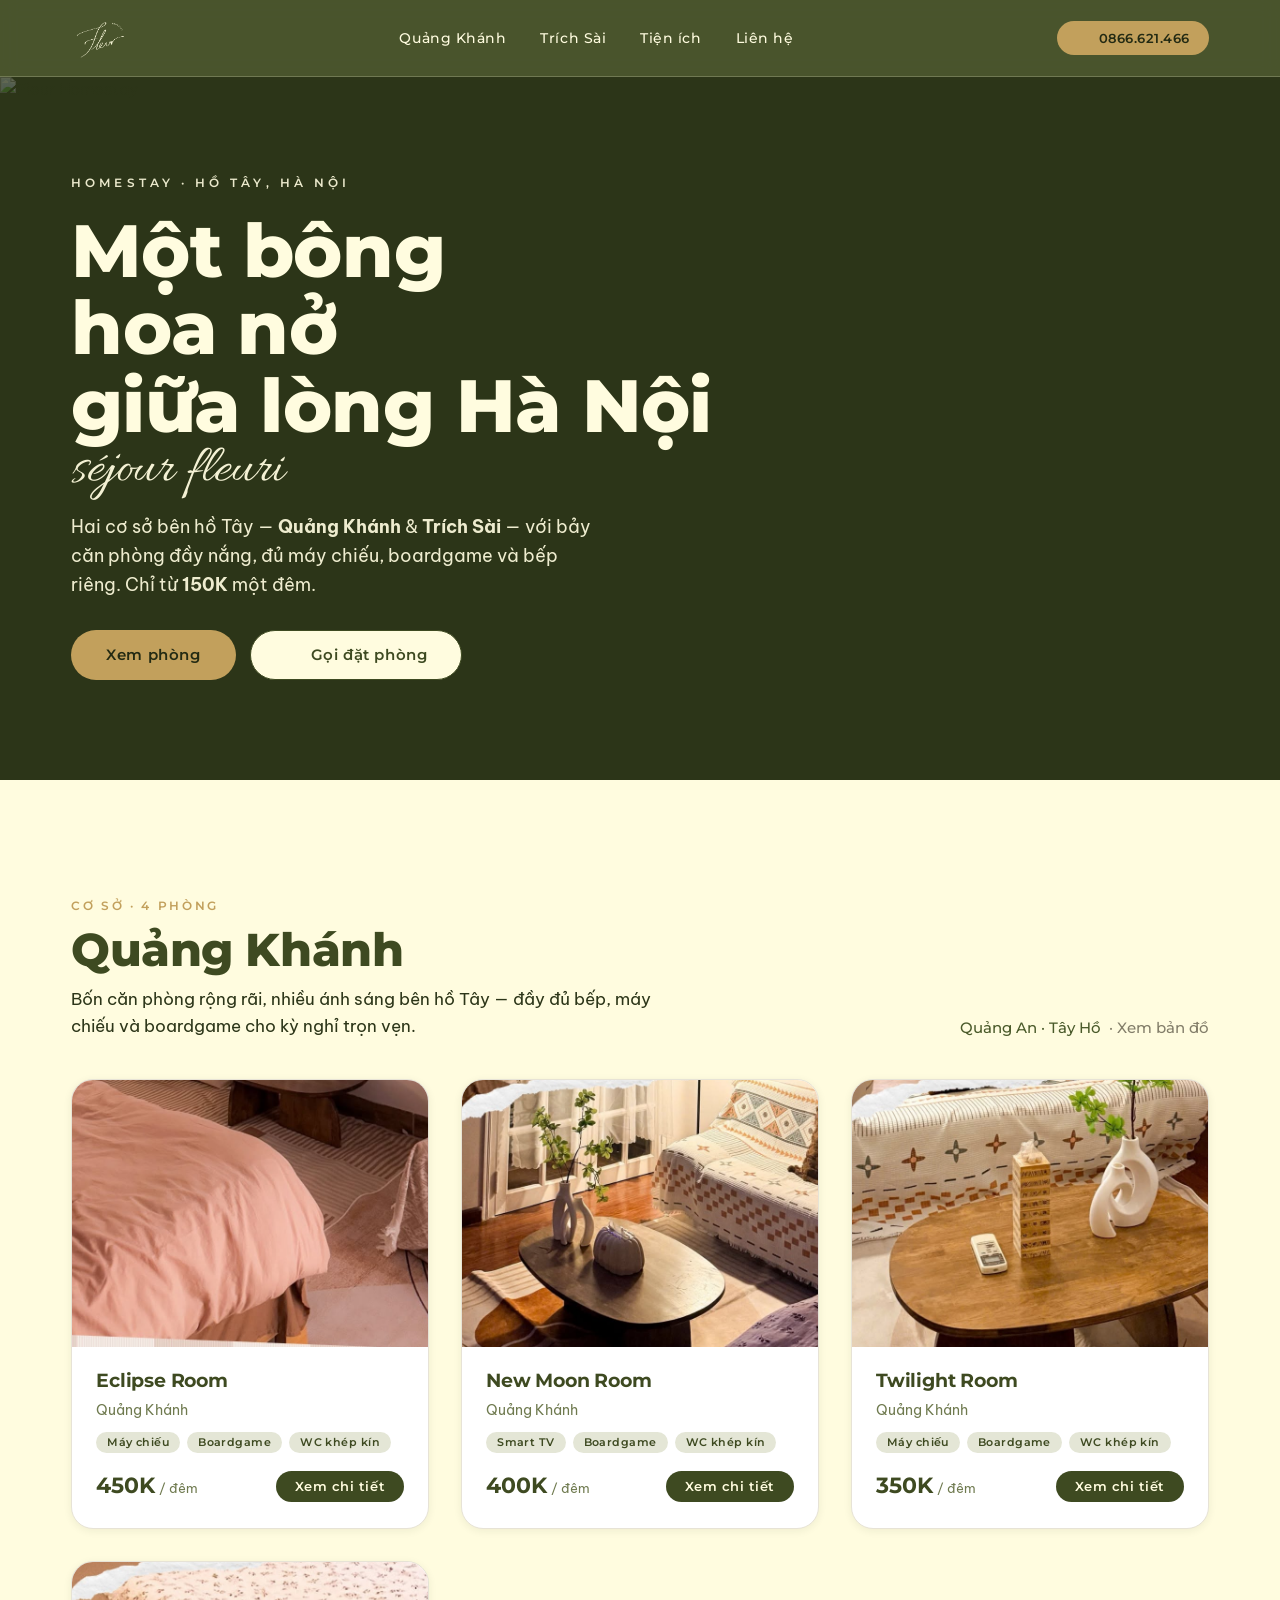
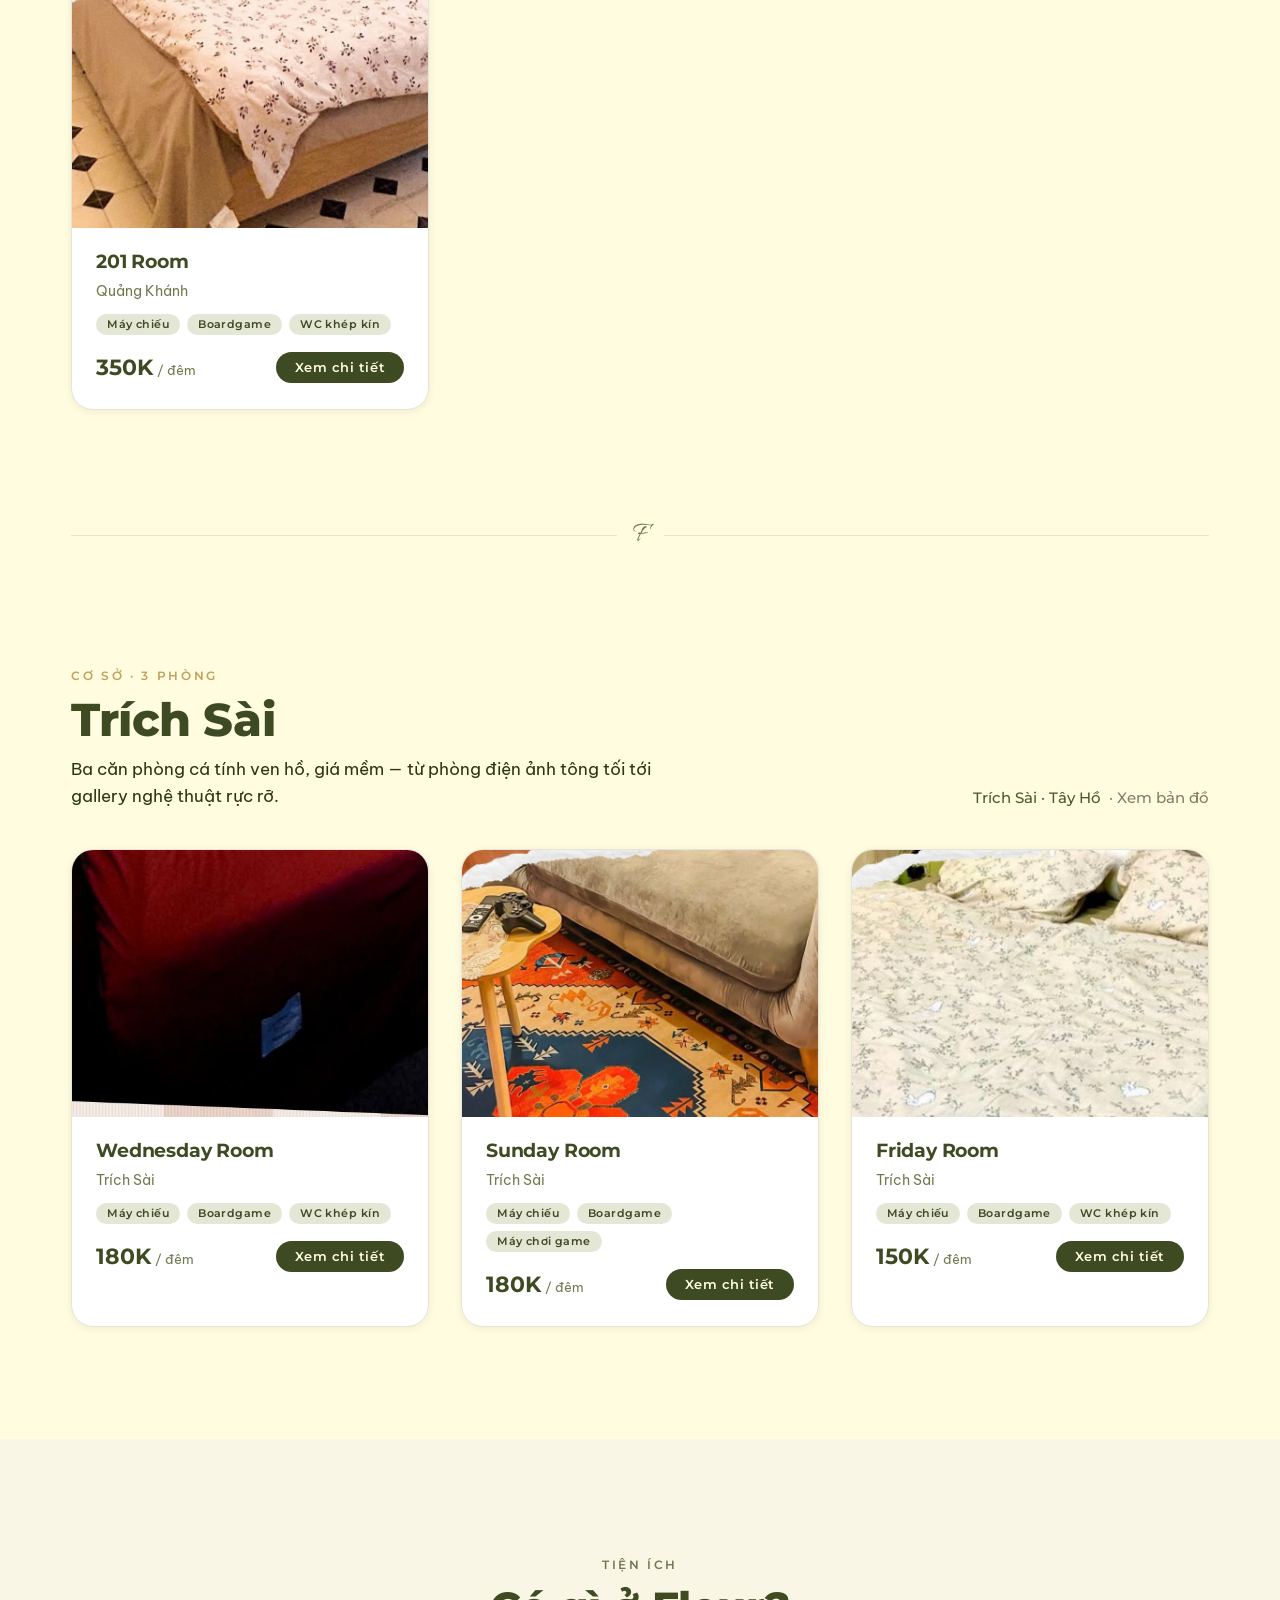
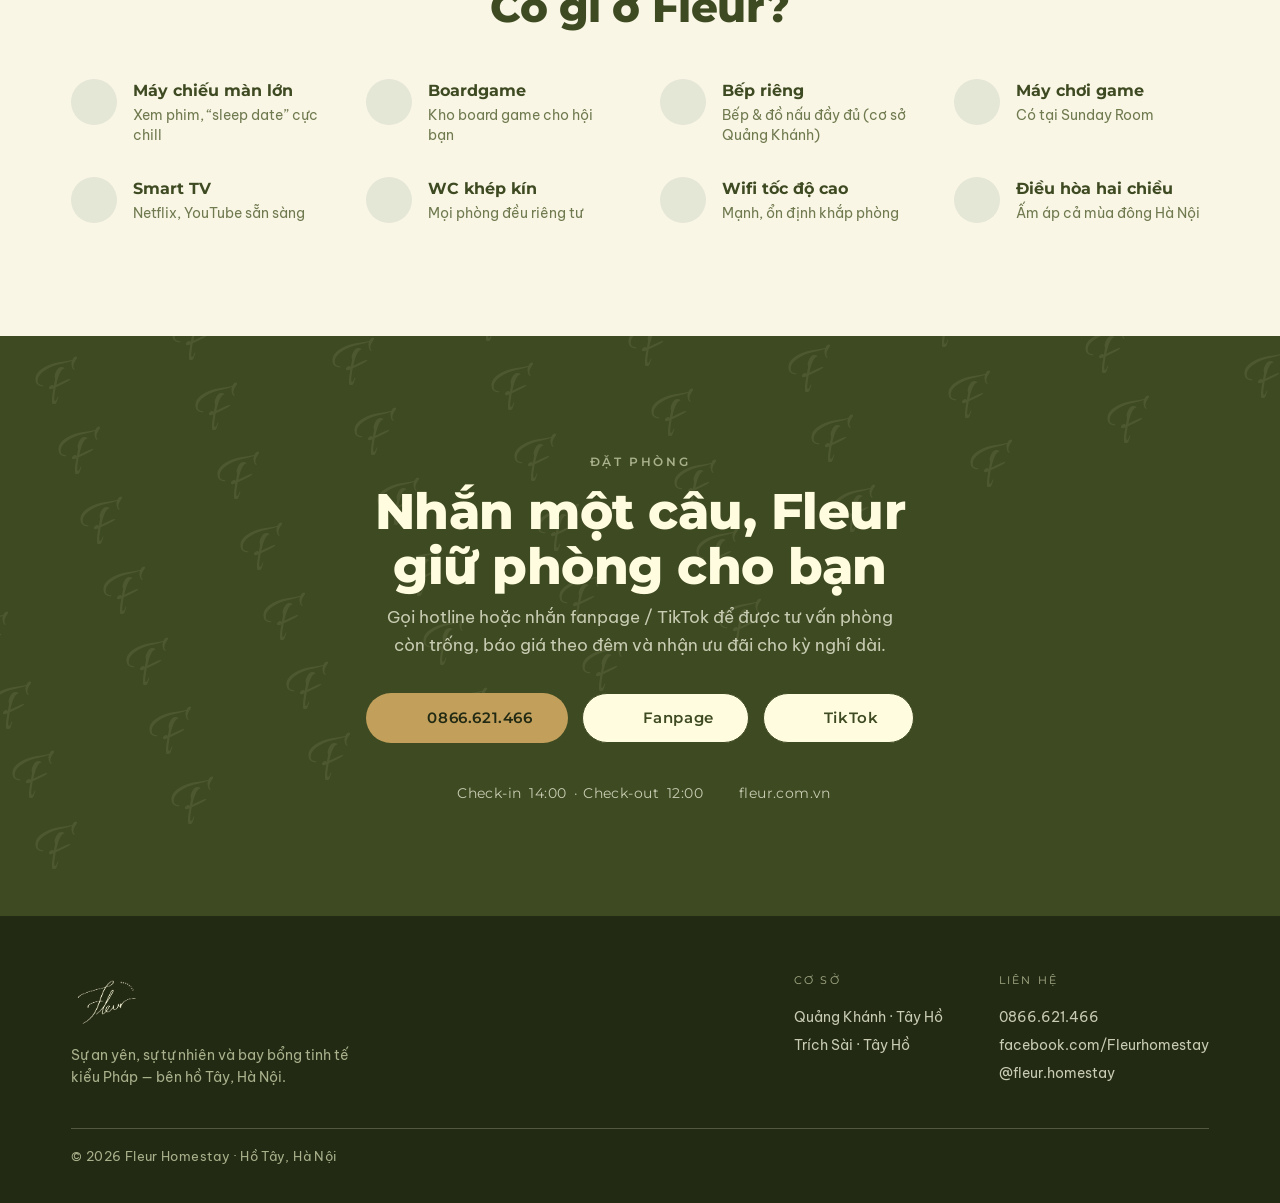
==== index.html @ 4175abe2 "Khởi tạo website Fleur Homestay (static site) Trang chủ + trang chi tiết phòng, dữ liệu tập trung ở " ====
<!DOCTYPE html>
<html lang="vi">
<head>
<meta charset="utf-8" />
<meta name="viewport" content="width=device-width, initial-scale=1" />
<title>Fleur Homestay — Phòng & Đặt phòng</title>
<meta name="description" content="Fleur Homestay — hai cơ sở bên hồ Tây (Quảng Khánh & Trích Sài) với 7 căn phòng đầy nắng, máy chiếu, boardgame và bếp riêng. Chỉ từ 150K/đêm." />
<link rel="icon" href="assets/logos/fleur-mark-olive.png" />
<link rel="stylesheet" href="styles.css" />
<script src="https://unpkg.com/lucide@latest/dist/umd/lucide.min.js"></script>
<style>
  body { background: var(--cream-50); }

  /* Header */
  .lp-header {
    position: sticky; top: 0; z-index: 50;
    background: rgba(62,74,33,0.94);
    backdrop-filter: blur(8px);
    border-bottom: 1px solid var(--border-on-dark);
  }
  .lp-header__inner {
    height: var(--header-h);
    display: flex; align-items: center; justify-content: space-between;
  }
  .lp-nav {
    display: flex; gap: 34px;
    font-family: var(--font-display); font-size: 13.5px; font-weight: 500;
    letter-spacing: 0.04em; color: var(--cream-50);
  }
  .lp-nav a { cursor: pointer; transition: opacity var(--dur-fast) var(--ease-soft); }
  .lp-nav a:hover { opacity: 0.7; }
  @media (max-width: 760px){ .lp-nav { display: none !important; } }

  /* Hero */
  .lp-hero { position: relative; overflow: hidden; background: var(--olive-900); }
  .lp-hero__img { position: absolute; inset: 0; width: 100%; height: 100%; object-fit: cover; opacity: 0.55; }
  .lp-hero__scrim { position: absolute; inset: 0;
    background: linear-gradient(180deg, rgba(44,53,24,0.55) 0%, rgba(44,53,24,0.35) 45%, rgba(44,53,24,0.88) 100%); }
  .lp-hero__inner { position: relative; z-index: 2; padding-top: 92px; padding-bottom: 100px; }
  .lp-hero h1 { color: var(--cream-50); font-size: clamp(38px, 6vw, 74px); font-weight: 800; line-height: 1.05; margin: 18px 0 6px; }
  .lp-hero__lead { color: var(--cream-50); font-size: 18px; line-height: 1.6; max-width: 540px; opacity: 0.92; margin: 0 0 30px; }
  .lp-hero__cta { display: flex; gap: 14px; flex-wrap: wrap; }

  /* Sections */
  .lp-section { padding: var(--space-12) 0; }
  .lp-facility-head { display: flex; align-items: flex-end; justify-content: space-between; gap: 24px; flex-wrap: wrap; margin-bottom: var(--space-7); }
  .lp-facility-head h2 { font-size: clamp(30px, 4vw, 46px); font-weight: 800; color: var(--olive-800); margin: 8px 0 12px; }
  .lp-facility-head p { font-size: 16.5px; line-height: 1.6; color: var(--text-body); margin: 0; }
  .lp-maplink { display: inline-flex; align-items: center; gap: 8px; color: var(--olive-700); font-size: 14.5px; font-weight: 500; font-family: var(--font-display); }
  .lp-maplink svg { width: 17px; height: 17px; }
  .lp-grid-rooms { display: grid; grid-template-columns: repeat(auto-fill, minmax(280px, 1fr)); gap: var(--space-6); }

  .lp-divider-orn { padding: 0; }

  /* Amenities */
  .lp-amenities { background: var(--paper); }
  .lp-amenities__head { text-align: center; margin-bottom: var(--space-8); }
  .lp-amenities__head h2 { font-size: clamp(28px, 4vw, 42px); font-weight: 800; color: var(--olive-800); margin: 10px 0 0; }
  .lp-amenity-grid { display: grid; grid-template-columns: repeat(auto-fit, minmax(240px, 1fr)); gap: var(--space-6) var(--space-7); }
  .lp-amenity { display: flex; gap: 16px; align-items: flex-start; }
  .lp-amenity .ic { width: 46px; height: 46px; border-radius: var(--radius-pill); background: var(--sage-100);
    display: grid; place-items: center; color: var(--olive-800); flex: none; }
  .lp-amenity .ic svg { width: 22px; height: 22px; }
  .lp-amenity__label { font-family: var(--font-display); font-weight: 700; font-size: 15.5px; color: var(--olive-800); }
  .lp-amenity__note { font-size: 13.5px; color: var(--text-muted); line-height: 1.5; margin-top: 2px; }

  /* Booking CTA */
  .lp-cta { background: var(--olive-800); position: relative; overflow: hidden; }
  .lp-cta__inner { position: relative; z-index: 1; text-align: center; max-width: 720px; }
  .lp-cta h2 { color: var(--cream-50); font-size: clamp(30px, 4.5vw, 50px); font-weight: 800; line-height: 1.1; margin: 12px 0 10px; }
  .lp-cta__lead { color: var(--sage-200); font-size: 17px; line-height: 1.6; margin: 0 auto 34px; max-width: 540px; }
  .lp-cta__btns { display: flex; gap: 14px; justify-content: center; flex-wrap: wrap; }
  .lp-cta__meta { margin-top: 40px; display: flex; gap: 28px; justify-content: center; flex-wrap: wrap;
    font-family: var(--font-display); font-size: 13.5px; color: var(--sage-200); letter-spacing: 0.03em; }
  .lp-cta__meta span { display: flex; align-items: center; gap: 8px; }
  .lp-cta__meta svg { width: 16px; height: 16px; }

  /* Footer */
  .lp-footer { background: var(--olive-950); color: var(--sage-200); padding: 56px 0 36px; }
  .lp-footer__top { display: flex; flex-wrap: wrap; gap: 40px; justify-content: space-between; }
  .lp-footer__cols { display: flex; gap: 56px; flex-wrap: wrap; }
  .lp-footer__h { font-family: var(--font-display); font-size: 11px; letter-spacing: 0.2em; text-transform: uppercase; color: var(--sage-300); margin-bottom: 14px; }
  .lp-footer a:hover { color: var(--cream-50); }
</style>
</head>
<body>

  <!-- ===================== Header ===================== -->
  <header class="lp-header">
    <div class="fleur-container lp-header__inner">
      <a href="index.html"><img src="assets/logos/fleur-full-cream.png" alt="Fleur Homestay" style="height:46px;width:auto;display:block;" /></a>
      <nav class="lp-nav">
        <a data-scroll="quang-khanh">Quảng Khánh</a>
        <a data-scroll="trich-sai">Trích Sài</a>
        <a data-scroll="tien-ich">Tiện ích</a>
        <a data-scroll="lien-he">Liên hệ</a>
      </nav>
      <a class="btn btn--gold btn--sm" data-tel><i data-lucide="phone"></i><span data-hotline></span></a>
    </div>
  </header>

  <!-- ===================== Hero ===================== -->
  <section class="lp-hero">
    <img class="lp-hero__img" src="assets/chung/garden-bath.jpg" alt="Fleur Homestay" />
    <div class="lp-hero__scrim"></div>
    <div class="fleur-container lp-hero__inner">
      <div style="max-width:660px;">
        <span class="eyebrow eyebrow--cream" style="letter-spacing:0.34em;opacity:0.9;">Homestay · Hồ Tây, Hà Nội</span>
        <h1>Một bông hoa nở<br/>giữa lòng Hà Nội</h1>
        <span class="script script--cream" style="font-size:54px;display:block;margin:-4px 0 18px;opacity:0.95;">séjour fleuri</span>
        <p class="lp-hero__lead">
          Hai cơ sở bên hồ Tây — <strong>Quảng Khánh</strong> &amp; <strong>Trích Sài</strong> — với bảy căn phòng đầy nắng,
          đủ máy chiếu, boardgame và bếp riêng. Chỉ từ <strong>150K</strong> một đêm.
        </p>
        <div class="lp-hero__cta">
          <a class="btn btn--gold btn--lg" data-scroll="quang-khanh">Xem phòng</a>
          <a class="btn btn--secondary btn--lg" data-tel><i data-lucide="phone"></i>Gọi đặt phòng</a>
        </div>
      </div>
    </div>
  </section>

  <!-- ===================== Facilities (rendered from data) ===================== -->
  <div id="facilities"></div>

  <!-- ===================== Amenities ===================== -->
  <section id="tien-ich" class="lp-section lp-amenities">
    <div class="fleur-container">
      <div class="lp-amenities__head">
        <span class="eyebrow eyebrow--muted">Tiện ích</span>
        <h2>Có gì ở Fleur?</h2>
      </div>
      <div class="lp-amenity-grid">
        <div class="lp-amenity"><span class="ic"><i data-lucide="projector"></i></span><div><div class="lp-amenity__label">Máy chiếu màn lớn</div><div class="lp-amenity__note">Xem phim, “sleep date” cực chill</div></div></div>
        <div class="lp-amenity"><span class="ic"><i data-lucide="dices"></i></span><div><div class="lp-amenity__label">Boardgame</div><div class="lp-amenity__note">Kho board game cho hội bạn</div></div></div>
        <div class="lp-amenity"><span class="ic"><i data-lucide="cooking-pot"></i></span><div><div class="lp-amenity__label">Bếp riêng</div><div class="lp-amenity__note">Bếp &amp; đồ nấu đầy đủ (cơ sở Quảng Khánh)</div></div></div>
        <div class="lp-amenity"><span class="ic"><i data-lucide="gamepad-2"></i></span><div><div class="lp-amenity__label">Máy chơi game</div><div class="lp-amenity__note">Có tại Sunday Room</div></div></div>
        <div class="lp-amenity"><span class="ic"><i data-lucide="tv"></i></span><div><div class="lp-amenity__label">Smart TV</div><div class="lp-amenity__note">Netflix, YouTube sẵn sàng</div></div></div>
        <div class="lp-amenity"><span class="ic"><i data-lucide="bath"></i></span><div><div class="lp-amenity__label">WC khép kín</div><div class="lp-amenity__note">Mọi phòng đều riêng tư</div></div></div>
        <div class="lp-amenity"><span class="ic"><i data-lucide="wifi"></i></span><div><div class="lp-amenity__label">Wifi tốc độ cao</div><div class="lp-amenity__note">Mạnh, ổn định khắp phòng</div></div></div>
        <div class="lp-amenity"><span class="ic"><i data-lucide="wind"></i></span><div><div class="lp-amenity__label">Điều hòa hai chiều</div><div class="lp-amenity__note">Ấm áp cả mùa đông Hà Nội</div></div></div>
      </div>
    </div>
  </section>

  <!-- ===================== Booking CTA ===================== -->
  <section id="lien-he" class="lp-section lp-cta">
    <div class="f-pattern">F F F F F F F F F F F F F F F F F F F F F F F F F F F F F F F F F F F F F F F F F F F F F F F F F F F F F F F F F F F F F F F F F F F F F F F F F F F F F F F F F F F F F F F F F F F F F F</div>
    <div class="fleur-container lp-cta__inner">
      <span class="eyebrow eyebrow--sage">Đặt phòng</span>
      <h2>Nhắn một câu, Fleur giữ phòng cho bạn</h2>
      <p class="lp-cta__lead">Gọi hotline hoặc nhắn fanpage / TikTok để được tư vấn phòng còn trống, báo giá theo đêm và nhận ưu đãi cho kỳ nghỉ dài.</p>
      <div class="lp-cta__btns">
        <a class="btn btn--gold btn--lg" data-tel><i data-lucide="phone"></i><span data-hotline></span></a>
        <a class="btn btn--secondary btn--lg" data-fanpage target="_blank" rel="noopener"><i data-lucide="message-circle"></i>Fanpage</a>
        <a class="btn btn--secondary btn--lg" data-tiktok target="_blank" rel="noopener"><i data-lucide="music-2"></i>TikTok</a>
      </div>
      <div class="lp-cta__meta">
        <span><i data-lucide="clock"></i> Check-in <span data-checkin></span> · Check-out <span data-checkout></span></span>
        <span><i data-lucide="globe"></i> <span data-web></span></span>
      </div>
    </div>
  </section>

  <!-- ===================== Footer ===================== -->
  <footer class="lp-footer">
    <div class="fleur-container lp-footer__top">
      <div style="max-width:300px;">
        <img src="assets/logos/fleur-full-cream.png" alt="Fleur Homestay" style="height:56px;width:auto;display:block;" />
        <p style="font-size:14px;line-height:1.6;margin-top:16px;color:var(--sage-300);">
          Sự an yên, sự tự nhiên và bay bổng tinh tế kiểu Pháp — bên hồ Tây, Hà Nội.
        </p>
      </div>
      <div class="lp-footer__cols">
        <div>
          <div class="lp-footer__h">Cơ sở</div>
          <div style="font-size:14px;line-height:2;">Quảng Khánh · Tây Hồ<br/>Trích Sài · Tây Hồ</div>
        </div>
        <div>
          <div class="lp-footer__h">Liên hệ</div>
          <div style="font-size:14px;line-height:2;">
            <a data-tel style="display:block;"><span data-hotline></span></a>
            <a data-fanpage target="_blank" rel="noopener" style="display:block;"><span data-fanpage-label></span></a>
            <a data-tiktok target="_blank" rel="noopener" style="display:block;"><span data-tiktok-label></span></a>
          </div>
        </div>
      </div>
    </div>
    <div class="fleur-container" style="margin-top:40px;">
      <hr class="divider divider--dark" />
      <p style="font-size:12.5px;color:var(--sage-300);margin-top:18px;letter-spacing:0.03em;">© 2026 Fleur Homestay · Hồ Tây, Hà Nội</p>
    </div>
  </footer>

  <script src="rooms-data.js"></script>
  <script>
    (function () {
      var C = window.FLEUR_CONTACT;
      var FACILITIES = window.FLEUR_FACILITIES;
      var ROOMS = window.FLEUR_ROOMS;

      // ---- Bind contact info (single source of truth) ----
      function setAll(sel, fn) { document.querySelectorAll(sel).forEach(fn); }
      setAll('[data-tel]', function (el) { el.setAttribute('href', 'tel:' + C.hotlineTel); });
      setAll('[data-hotline]', function (el) { el.textContent = C.hotline; });
      setAll('[data-fanpage]', function (el) { el.setAttribute('href', C.fanpage); });
      setAll('[data-fanpage-label]', function (el) { el.textContent = C.fanpageLabel; });
      setAll('[data-tiktok]', function (el) { el.setAttribute('href', C.tiktok); });
      setAll('[data-tiktok-label]', function (el) { el.textContent = C.tiktokLabel; });
      setAll('[data-web]', function (el) { el.textContent = C.web; });
      setAll('[data-checkin]', function (el) { el.textContent = C.checkin; });
      setAll('[data-checkout]', function (el) { el.textContent = C.checkout; });

      // ---- Smooth-scroll nav ----
      setAll('[data-scroll]', function (el) {
        el.addEventListener('click', function () {
          var t = document.getElementById(el.getAttribute('data-scroll'));
          if (t) t.scrollIntoView({ behavior: 'smooth' });
        });
      });

      // ---- Render a room card ----
      function roomCard(r, facName) {
        var tags = r.amenities.slice(0, 3).map(function (a) {
          return '<span class="tag tag--sm tag--sage">' + a + '</span>';
        }).join('');
        var href = 'room.html?room=' + r.slug;
        return '' +
          '<a class="room-card" href="' + href + '">' +
            '<div class="room-card__media"><img src="' + r.images[0] + '" alt="' + r.name + '" /></div>' +
            '<div class="room-card__body">' +
              '<h3 class="room-card__title">' + r.name + '</h3>' +
              '<span class="room-card__loc">' + facName + '</span>' +
              '<div class="room-card__tags">' + tags + '</div>' +
              '<div class="room-card__foot">' +
                '<div><span class="room-card__price">' + r.price + 'K</span> <span class="room-card__unit">/ đêm</span></div>' +
                '<span class="btn btn--primary btn--sm">Xem chi tiết</span>' +
              '</div>' +
            '</div>' +
          '</a>';
      }

      // ---- Render a facility section ----
      function facilitySection(f) {
        var rooms = ROOMS.filter(function (r) { return r.facility === f.id; });
        var cards = rooms.map(function (r) { return roomCard(r, f.name); }).join('');
        return '' +
          '<section id="' + f.id + '" class="lp-section">' +
            '<div class="fleur-container">' +
              '<div class="lp-facility-head">' +
                '<div style="max-width:620px;">' +
                  '<span class="eyebrow eyebrow--gold">Cơ sở · ' + rooms.length + ' phòng</span>' +
                  '<h2>' + f.name + '</h2>' +
                  '<p>' + f.blurb + '</p>' +
                '</div>' +
                '<a class="lp-maplink" href="' + f.map + '" target="_blank" rel="noopener">' +
                  '<i data-lucide="map-pin"></i><span>' + f.area + '</span>' +
                  '<span style="color:var(--text-faint);">· Xem bản đồ</span>' +
                '</a>' +
              '</div>' +
              '<div class="lp-grid-rooms">' + cards + '</div>' +
            '</div>' +
          '</section>';
      }

      var html = facilitySection(FACILITIES[0]) +
        '<div class="fleur-container"><div class="divider-orn lp-divider-orn"><span>F</span></div></div>' +
        facilitySection(FACILITIES[1]);
      document.getElementById('facilities').innerHTML = html;

      // ---- Render Lucide icons ----
      if (window.lucide) window.lucide.createIcons();
    })();
  </script>
</body>
</html>
---- styles.css ----
/* ============================================================
   Fleur Homestay — Website stylesheet (self-contained)
   Recreated from the Claude Design handoff as a clean static
   site: design tokens + base reset + component styles, no
   React/Babel runtime. Edit content in rooms-data.js.
   ============================================================ */

/* ---- Webfonts (Google Fonts substitutes for the brand set) --
   Montserrat → display/labels · Be Vietnam Pro → body · Allura → script.
   Replace with @font-face once the licensed brand fonts arrive. */
@import url('https://fonts.googleapis.com/css2?family=Montserrat:ital,wght@0,400;0,500;0,600;0,700;0,800;1,400&family=Be+Vietnam+Pro:ital,wght@0,300;0,400;0,500;0,600;0,700;1,400&family=Allura&display=swap');

/* ============================================================
   TOKENS — Colors
   Brand: Olive #3e4a21 · Cream/Be #fffcdf — "trầm, dày, thanh lịch"
   ============================================================ */
:root {
  /* Olive (primary brand family) */
  --olive-950: #232a13;
  --olive-900: #2c3518;
  --olive-800: #3e4a21;   /* ★ PRIMARY olive */
  --olive-700: #4a5a2a;
  --olive-600: #5b6d36;

  /* Sage (muted greens) */
  --sage-500: #6f7a4f;
  --sage-400: #8a936a;
  --sage-300: #a8b08c;
  --sage-200: #c8ccb3;
  --sage-100: #e4e6d6;

  /* Cream / Be (light family) */
  --cream-50:  #fffcdf;   /* ★ PRIMARY cream */
  --cream-100: #f8f3d2;
  --cream-200: #efe9bf;
  --paper:     #faf6e6;

  /* Gold (premium accent, used sparingly) */
  --gold-500: #c2a05c;
  --gold-400: #d4b878;

  /* Neutrals */
  --white:     #ffffff;
  --ink-900:   #1d1f14;
  --stone-500: #837e6a;
  --stone-200: #e7e3d6;

  /* Semantic / functional */
  --success: #5b6d36;
  --warning: #b8893f;
  --danger:  #9d4a36;

  /* Semantic aliases */
  --color-bg:           var(--cream-50);
  --color-bg-deep:      var(--olive-800);
  --surface-card:       var(--white);
  --surface-card-cream: var(--paper);
  --surface-raised:     var(--white);
  --surface-sunken:     var(--cream-100);

  --text-body:     var(--olive-900);
  --text-heading:  var(--olive-800);
  --text-muted:    var(--sage-500);
  --text-faint:    var(--stone-500);

  --text-on-dark:        var(--cream-50);
  --text-on-dark-muted:  var(--sage-300);

  --brand-primary:    var(--olive-800);
  --brand-primary-ink:var(--olive-950);
  --brand-on-primary: var(--cream-50);
  --accent:           var(--gold-500);

  --border:        var(--stone-200);
  --border-strong: var(--sage-300);
  --border-on-dark: rgba(255, 252, 223, 0.22);
  --ring:          color-mix(in srgb, var(--olive-700) 45%, transparent);

  /* ---- Typography ---- */
  --font-display: 'Montserrat', 'Be Vietnam Pro', system-ui, sans-serif;
  --font-body:    'Be Vietnam Pro', 'Montserrat', system-ui, sans-serif;
  --font-script:  'Allura', 'Snell Roundhand', cursive;

  --fw-light: 300; --fw-regular: 400; --fw-medium: 500;
  --fw-semibold: 600; --fw-bold: 700; --fw-black: 800;

  --text-xs: 0.75rem;  --text-sm: 0.875rem; --text-base: 1rem;
  --text-md: 1.125rem; --text-lg: 1.375rem; --text-xl: 1.75rem;
  --text-2xl: 2.25rem; --text-3xl: 3rem;    --text-4xl: 4rem; --text-5xl: 5.5rem;

  --leading-tight: 1.08; --leading-snug: 1.25;
  --leading-normal: 1.55; --leading-relaxed: 1.75;

  --tracking-tightest: -0.02em; --tracking-tight: -0.01em; --tracking-normal: 0;
  --tracking-wide: 0.08em; --tracking-label: 0.22em; --tracking-arc: 0.34em;

  /* ---- Spacing (4px base) ---- */
  --space-0: 0; --space-1: 0.25rem; --space-2: 0.5rem; --space-3: 0.75rem;
  --space-4: 1rem; --space-5: 1.5rem; --space-6: 2rem; --space-7: 2.5rem;
  --space-8: 3rem; --space-9: 4rem; --space-10: 5rem; --space-12: 7rem; --space-16: 10rem;

  /* ---- Radius ---- */
  --radius-xs: 4px; --radius-sm: 8px; --radius-md: 14px;
  --radius-lg: 22px; --radius-xl: 32px; --radius-pill: 999px; --radius-circle: 50%;

  /* ---- Shadows (soft, warm, low) ---- */
  --shadow-xs: 0 1px 2px rgba(35, 42, 19, 0.06);
  --shadow-sm: 0 2px 8px rgba(35, 42, 19, 0.07);
  --shadow-md: 0 8px 24px rgba(35, 42, 19, 0.10);
  --shadow-lg: 0 18px 48px rgba(35, 42, 19, 0.14);
  --shadow-xl: 0 30px 80px rgba(35, 42, 19, 0.18);
  --shadow-dark: 0 20px 60px rgba(0, 0, 0, 0.35);

  /* ---- Layout ---- */
  --container: 1240px;
  --container-narrow: 880px;
  --gutter: clamp(1.25rem, 4vw, 4rem);
  --header-h: 76px;

  /* ---- Motion ---- */
  --ease-soft: cubic-bezier(0.4, 0.0, 0.2, 1);
  --ease-out:  cubic-bezier(0.16, 1, 0.3, 1);
  --dur-fast: 140ms; --dur-base: 240ms; --dur-slow: 480ms;
}

/* ============================================================
   BASE — reset + brand helpers
   ============================================================ */
*, *::before, *::after { box-sizing: border-box; }
html { -webkit-text-size-adjust: 100%; scroll-behavior: smooth; }

body {
  margin: 0;
  font-family: var(--font-body);
  font-size: var(--text-base);
  font-weight: var(--fw-regular);
  line-height: var(--leading-normal);
  color: var(--text-body);
  background: var(--color-bg);
  -webkit-font-smoothing: antialiased;
  -moz-osx-font-smoothing: grayscale;
  text-rendering: optimizeLegibility;
}

h1, h2, h3, h4, h5, h6 {
  font-family: var(--font-display);
  color: var(--text-heading);
  font-weight: var(--fw-bold);
  line-height: var(--leading-tight);
  letter-spacing: var(--tracking-tight);
  margin: 0;
  text-wrap: balance;
}

p { margin: 0; text-wrap: pretty; }
a { color: inherit; text-decoration: none; }
img, svg { display: block; max-width: 100%; }
button { font-family: inherit; }
::selection { background: var(--olive-700); color: var(--cream-50); }

/* Layout container */
.fleur-container {
  width: 100%;
  max-width: var(--container);
  margin-inline: auto;
  padding-inline: var(--gutter);
}

/* ============================================================
   COMPONENT — Button (.btn)
   ============================================================ */
.btn {
  display: inline-flex;
  align-items: center;
  justify-content: center;
  gap: 9px;
  padding: 12px 26px;
  font-family: var(--font-display);
  font-weight: var(--fw-semibold);
  font-size: 14px;
  letter-spacing: 0.04em;
  line-height: 1;
  border-radius: var(--radius-pill);
  border: 1px solid transparent;
  cursor: pointer;
  text-decoration: none;
  white-space: nowrap;
  transition: background var(--dur-fast) var(--ease-soft),
              transform var(--dur-fast) var(--ease-soft),
              box-shadow var(--dur-base) var(--ease-soft);
}
.btn:active { transform: scale(0.98); }
.btn svg, .btn i { width: 16px; height: 16px; display: block; }

.btn--sm { padding: 8px 18px; font-size: 13px; gap: 7px; }
.btn--md { padding: 12px 26px; font-size: 14px; gap: 9px; }
.btn--lg { padding: 16px 34px; font-size: 15px; gap: 10px; }
.btn--block { width: 100%; }

.btn--primary   { background: var(--olive-800); color: var(--cream-50); }
.btn--primary:hover   { background: var(--olive-700); box-shadow: var(--shadow-md); }
.btn--secondary { background: var(--cream-50); color: var(--olive-800); border-color: var(--olive-800); }
.btn--secondary:hover { background: var(--cream-100); }
.btn--ghost     { background: transparent; color: var(--olive-800); }
.btn--ghost:hover     { background: color-mix(in srgb, var(--olive-800) 8%, transparent); }
.btn--outline   { background: transparent; color: var(--olive-800); border-color: var(--border-strong); }
.btn--outline:hover   { background: color-mix(in srgb, var(--olive-800) 6%, transparent); }
.btn--gold      { background: var(--gold-500); color: var(--olive-950); }
.btn--gold:hover      { background: var(--gold-400); }

/* ============================================================
   COMPONENT — Eyebrow (.eyebrow)
   ============================================================ */
.eyebrow {
  font-family: var(--font-display);
  font-weight: var(--fw-semibold);
  font-size: 12px;
  letter-spacing: var(--tracking-label);
  text-transform: uppercase;
  display: inline-block;
}
.eyebrow--muted { color: var(--text-muted); }
.eyebrow--olive { color: var(--olive-800); }
.eyebrow--cream { color: var(--cream-50); }
.eyebrow--gold  { color: var(--gold-500); }
.eyebrow--sage  { color: var(--sage-300); }
.eyebrow--faint { color: var(--text-faint); }

/* ============================================================
   COMPONENT — ScriptAccent (.script)
   ============================================================ */
.script {
  font-family: var(--font-script);
  font-weight: 400;
  line-height: 0.9;
  display: inline-block;
  color: var(--olive-800);
}
.script--cream { color: var(--cream-50); }
.script--gold  { color: var(--gold-500); }
.script--sage  { color: var(--sage-400); }

/* ============================================================
   COMPONENT — Tag (.tag) & Badge (.badge)
   ============================================================ */
.tag {
  display: inline-flex;
  align-items: center;
  gap: 6px;
  padding: 6px 14px;
  font-family: var(--font-display);
  font-weight: var(--fw-semibold);
  font-size: 12.5px;
  letter-spacing: 0.04em;
  line-height: 1;
  border: 1px solid transparent;
  border-radius: var(--radius-pill);
}
.tag--sm { padding: 4px 10px; font-size: 11px; }
.tag--sage   { background: var(--sage-100); color: var(--olive-800); }
.tag--olive  { background: color-mix(in srgb, var(--olive-800) 10%, transparent); color: var(--olive-800); }
.tag--gold   { background: color-mix(in srgb, var(--gold-500) 22%, transparent); color: #7a5e20; }
.tag--outline{ background: transparent; color: var(--olive-800); border-color: var(--border-strong); }

.badge {
  display: inline-flex;
  align-items: center;
  padding: 4px 10px;
  font-family: var(--font-display);
  font-weight: var(--fw-bold);
  font-size: 11px;
  letter-spacing: 0.06em;
  text-transform: uppercase;
  line-height: 1;
  border-radius: var(--radius-sm);
}
.badge--gold  { background: var(--gold-500); color: var(--olive-950); }
.badge--olive { background: var(--olive-800); color: var(--cream-50); }
.badge--sage  { background: var(--sage-400); color: var(--olive-950); }

/* ============================================================
   COMPONENT — Divider (.divider)
   ============================================================ */
.divider { border: 0; height: 1px; background: var(--border); margin: 0; }
.divider--dark { background: var(--border-on-dark); }
.divider-orn {
  display: flex;
  align-items: center;
  gap: 16px;
}
.divider-orn::before,
.divider-orn::after {
  content: "";
  flex: 1;
  height: 1px;
  background: var(--border);
}
.divider-orn span {
  font-family: var(--font-script);
  font-size: 28px;
  line-height: 1;
  color: var(--text-muted);
}

/* ============================================================
   COMPONENT — RoomCard (.room-card)
   ============================================================ */
.room-card {
  display: flex;
  flex-direction: column;
  background: var(--surface-card);
  border-radius: var(--radius-lg);
  overflow: hidden;
  border: 1px solid var(--border);
  box-shadow: var(--shadow-sm);
  cursor: pointer;
  text-decoration: none;
  color: inherit;
  transition: transform var(--dur-base) var(--ease-out),
              box-shadow var(--dur-base) var(--ease-out);
}
.room-card:hover { transform: translateY(-4px); box-shadow: var(--shadow-lg); }
.room-card__media {
  position: relative;
  aspect-ratio: 4 / 3;
  overflow: hidden;
  background: var(--sage-100);
}
.room-card__media img {
  width: 100%;
  height: 100%;
  object-fit: cover;
  transition: transform var(--dur-slow) var(--ease-out);
}
.room-card:hover .room-card__media img { transform: scale(1.05); }
.room-card__body {
  display: flex;
  flex-direction: column;
  gap: 12px;
  padding: var(--space-5);
}
.room-card__title {
  font-family: var(--font-display);
  font-weight: var(--fw-bold);
  font-size: 19px;
  color: var(--olive-800);
  margin: 0;
}
.room-card__loc { font-size: 13.5px; color: var(--text-muted); margin-top: -4px; }
.room-card__tags { display: flex; flex-wrap: wrap; gap: 7px; }
.room-card__foot {
  display: flex;
  align-items: center;
  justify-content: space-between;
  gap: 12px;
  margin-top: 4px;
}
.room-card__price {
  font-family: var(--font-display);
  font-weight: var(--fw-bold);
  font-size: 22px;
  color: var(--olive-800);
}
.room-card__unit { font-size: 13px; color: var(--text-muted); }

/* ============================================================
   COMPONENT — Card (.surface-card-box) for booking sidebar
   ============================================================ */
.card {
  position: relative;
  overflow: hidden;
  background: var(--surface-card);
  color: var(--text-body);
  border: 1px solid var(--border);
  border-radius: var(--radius-lg);
  box-shadow: var(--shadow-md);
  padding: var(--space-6);
}

/* ============================================================
   The signature "F" pattern layer
   ============================================================ */
.f-pattern {
  position: absolute;
  inset: -12%;
  overflow: hidden;
  pointer-events: none;
  user-select: none;
  font-family: var(--font-script);
  font-size: 64px;
  line-height: 1.15;
  letter-spacing: 0.5em;
  word-spacing: 0.5em;
  color: var(--cream-50);
  opacity: 0.08;
  transform: rotate(-18deg);
  transform-origin: top left;
  z-index: 0;
}

@media (prefers-reduced-motion: reduce) {
  * { animation-duration: 0.01ms !important; transition-duration: 0.01ms !important; }
}
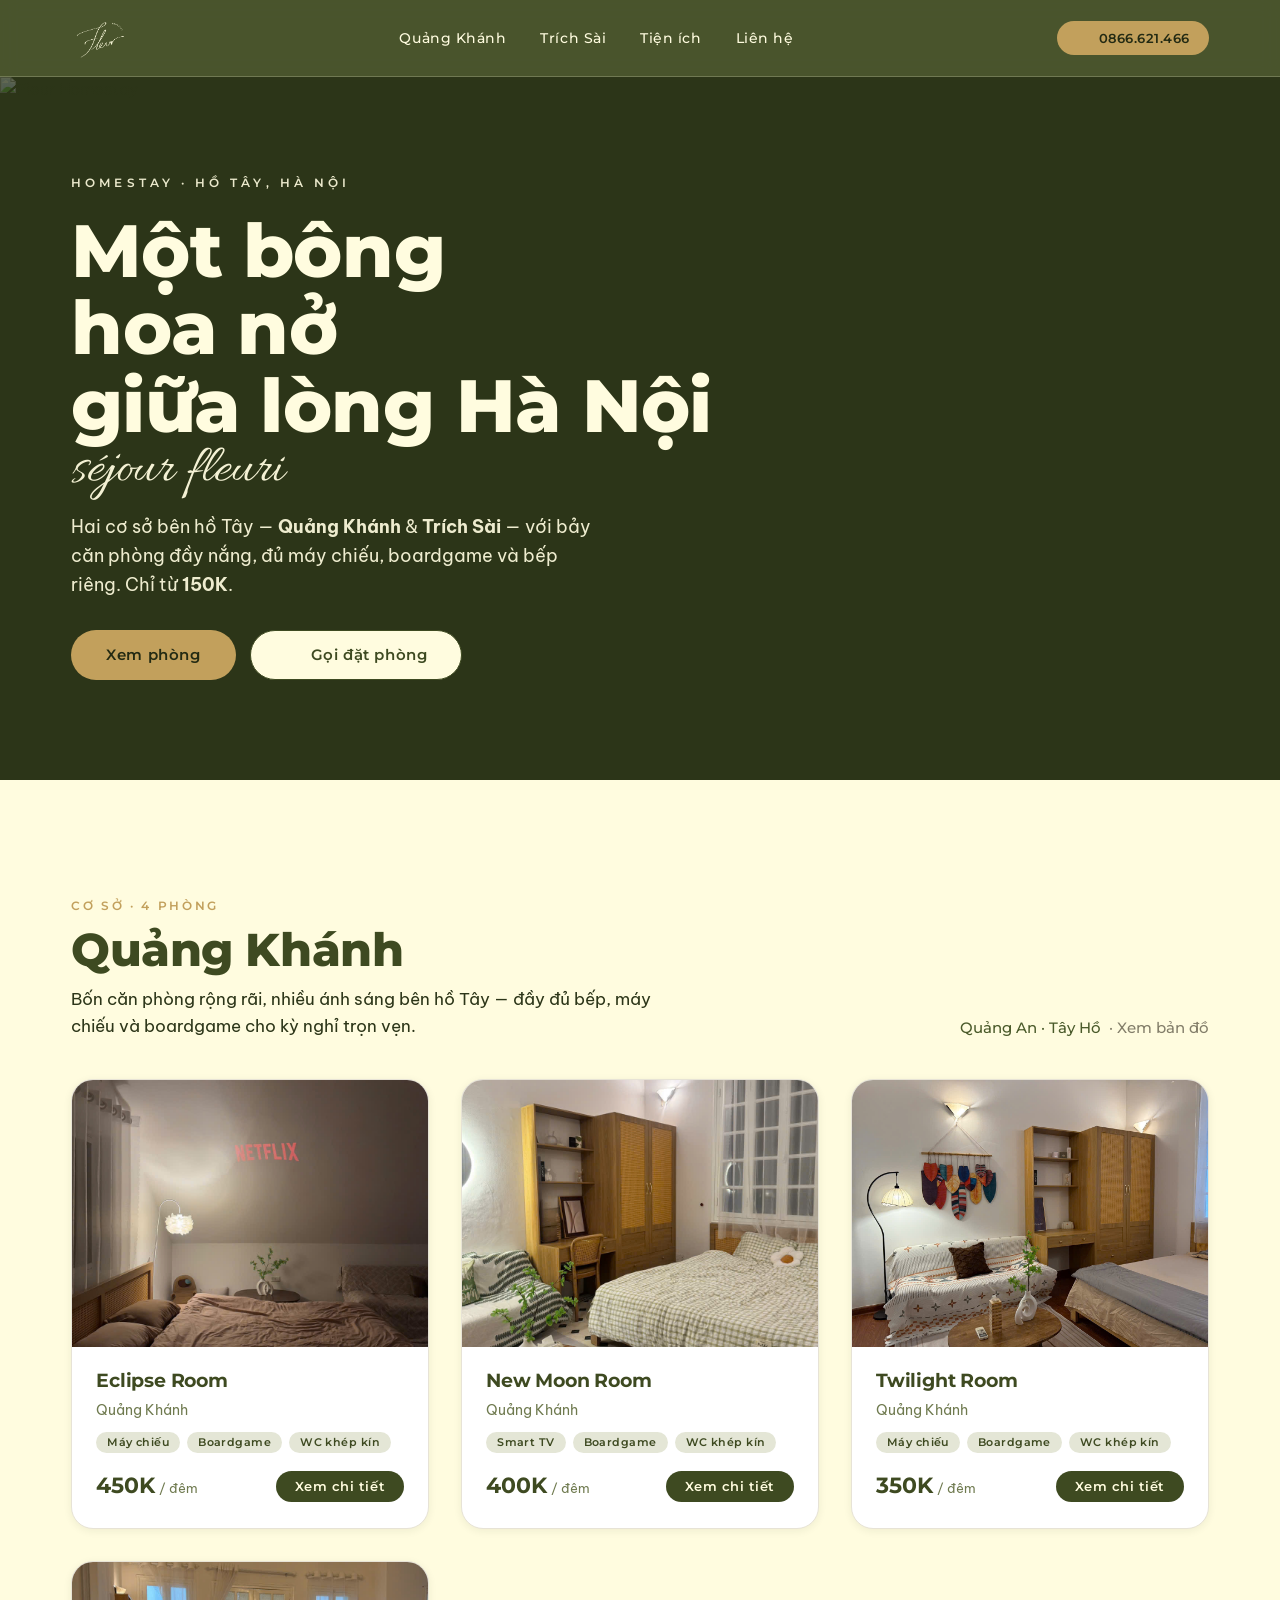
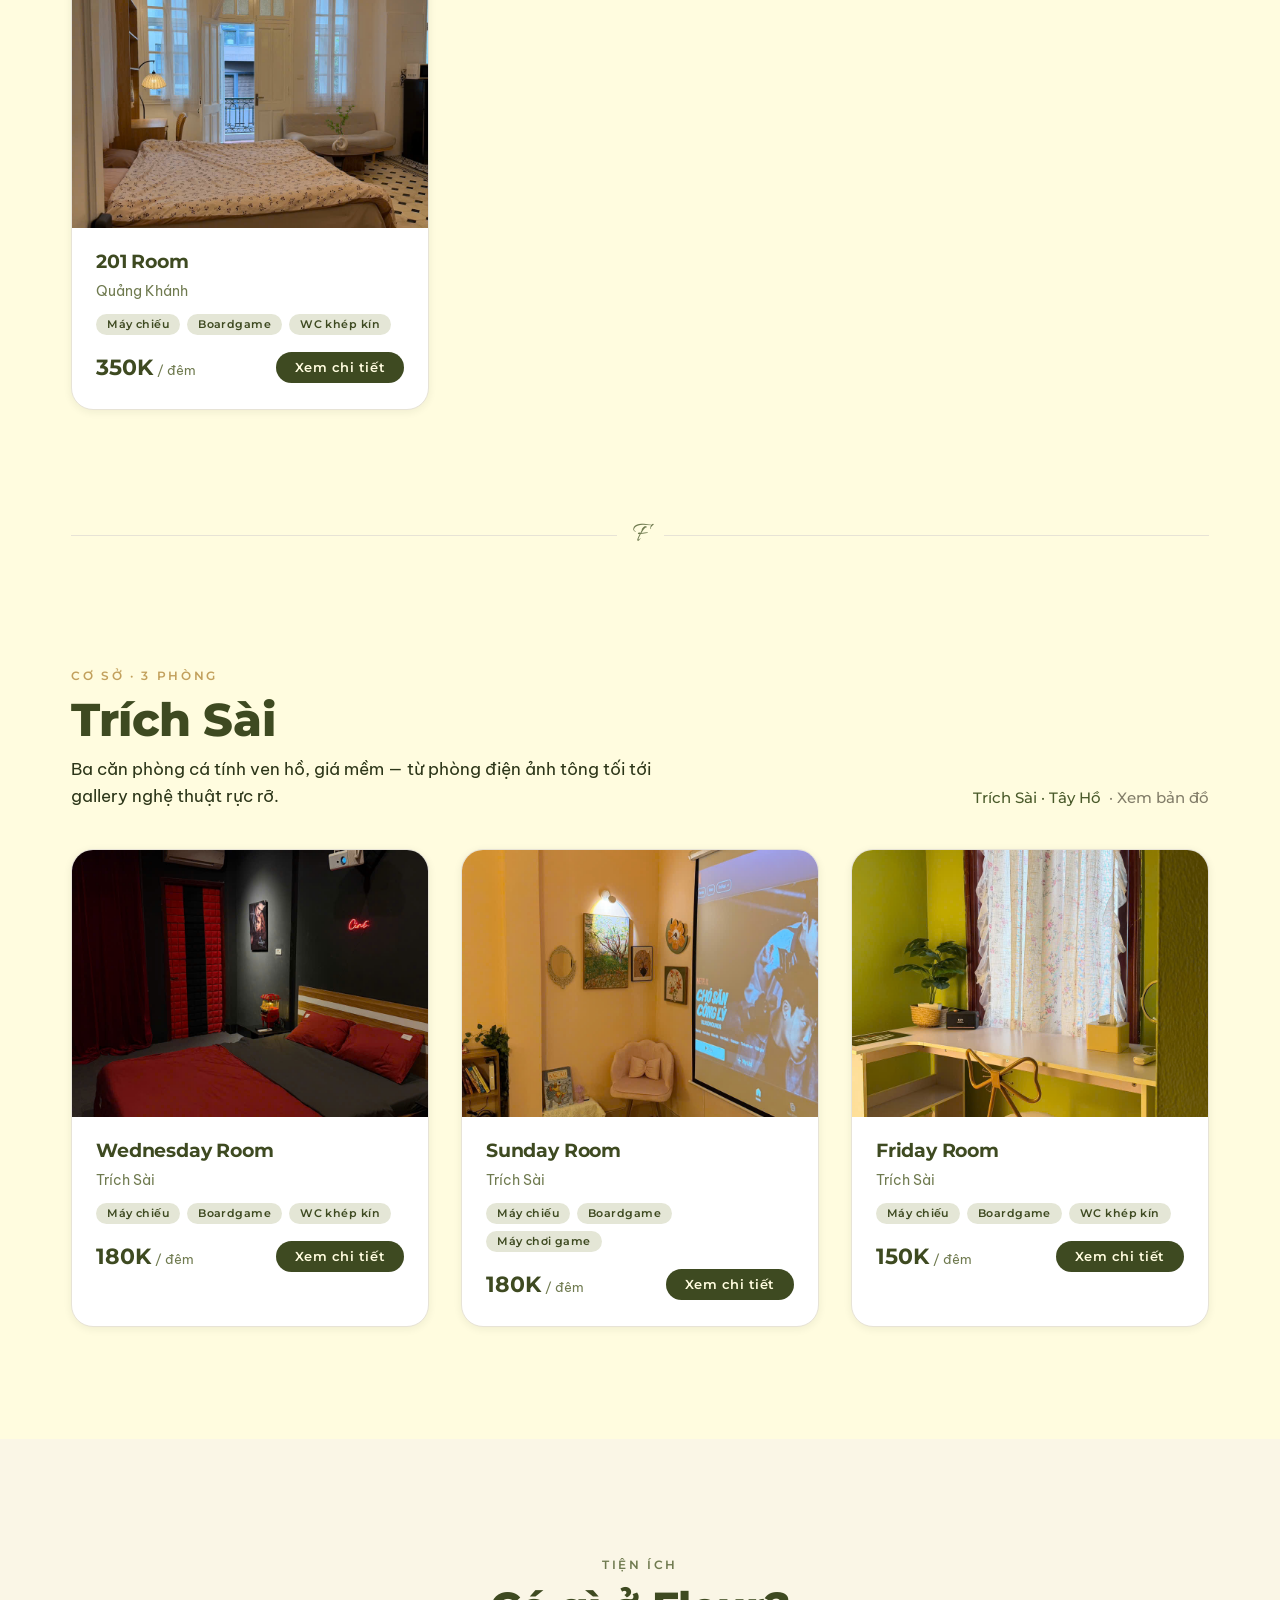
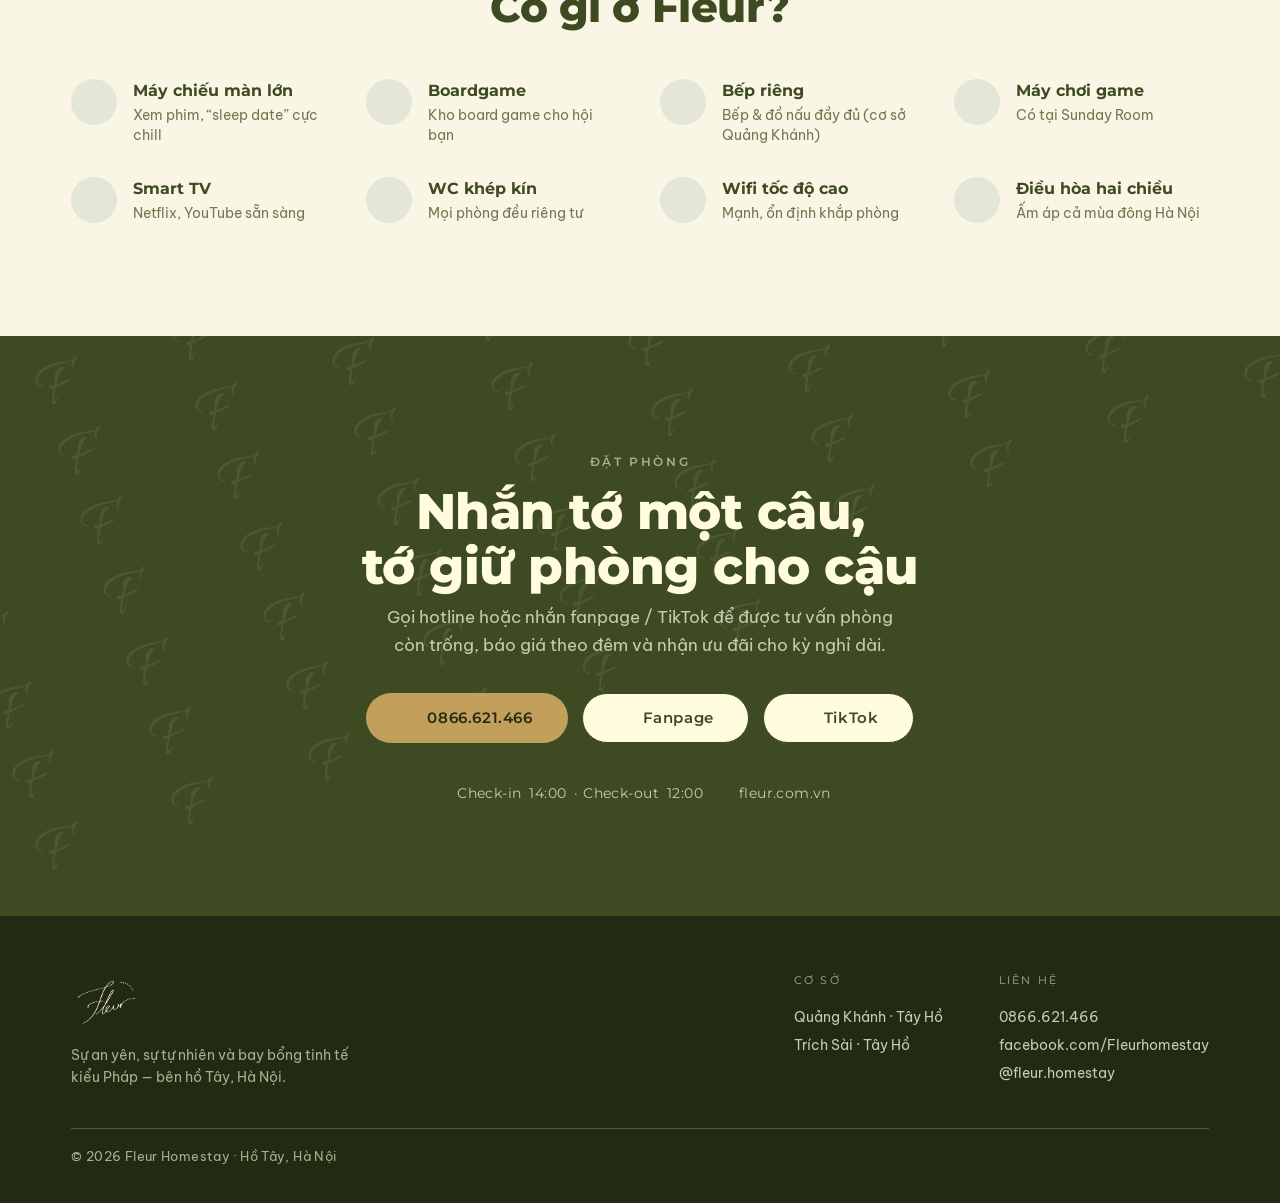
==== commit 506bfa12: "Cập nhật ảnh phòng + gallery động và bố cục trang chi tiết - Gallery trang chi tiết tự dò số ảnh (1." ====
--- a/index.html
+++ b/index.html
@@ -110,7 +110,7 @@
         <span class="script script--cream" style="font-size:54px;display:block;margin:-4px 0 18px;opacity:0.95;">séjour fleuri</span>
         <p class="lp-hero__lead">
           Hai cơ sở bên hồ Tây — <strong>Quảng Khánh</strong> &amp; <strong>Trích Sài</strong> — với bảy căn phòng đầy nắng,
-          đủ máy chiếu, boardgame và bếp riêng. Chỉ từ <strong>150K</strong> một đêm.
+          đủ máy chiếu, boardgame và bếp riêng. Chỉ từ <strong>150K</strong>.
         </p>
         <div class="lp-hero__cta">
           <a class="btn btn--gold btn--lg" data-scroll="quang-khanh">Xem phòng</a>
@@ -148,7 +148,7 @@
     <div class="f-pattern">F F F F F F F F F F F F F F F F F F F F F F F F F F F F F F F F F F F F F F F F F F F F F F F F F F F F F F F F F F F F F F F F F F F F F F F F F F F F F F F F F F F F F F F F F F F F F F</div>
     <div class="fleur-container lp-cta__inner">
       <span class="eyebrow eyebrow--sage">Đặt phòng</span>
-      <h2>Nhắn một câu, Fleur giữ phòng cho bạn</h2>
+      <h2>Nhắn tớ một câu,<br>tớ giữ phòng cho cậu</h2>
       <p class="lp-cta__lead">Gọi hotline hoặc nhắn fanpage / TikTok để được tư vấn phòng còn trống, báo giá theo đêm và nhận ưu đãi cho kỳ nghỉ dài.</p>
       <div class="lp-cta__btns">
         <a class="btn btn--gold btn--lg" data-tel><i data-lucide="phone"></i><span data-hotline></span></a>
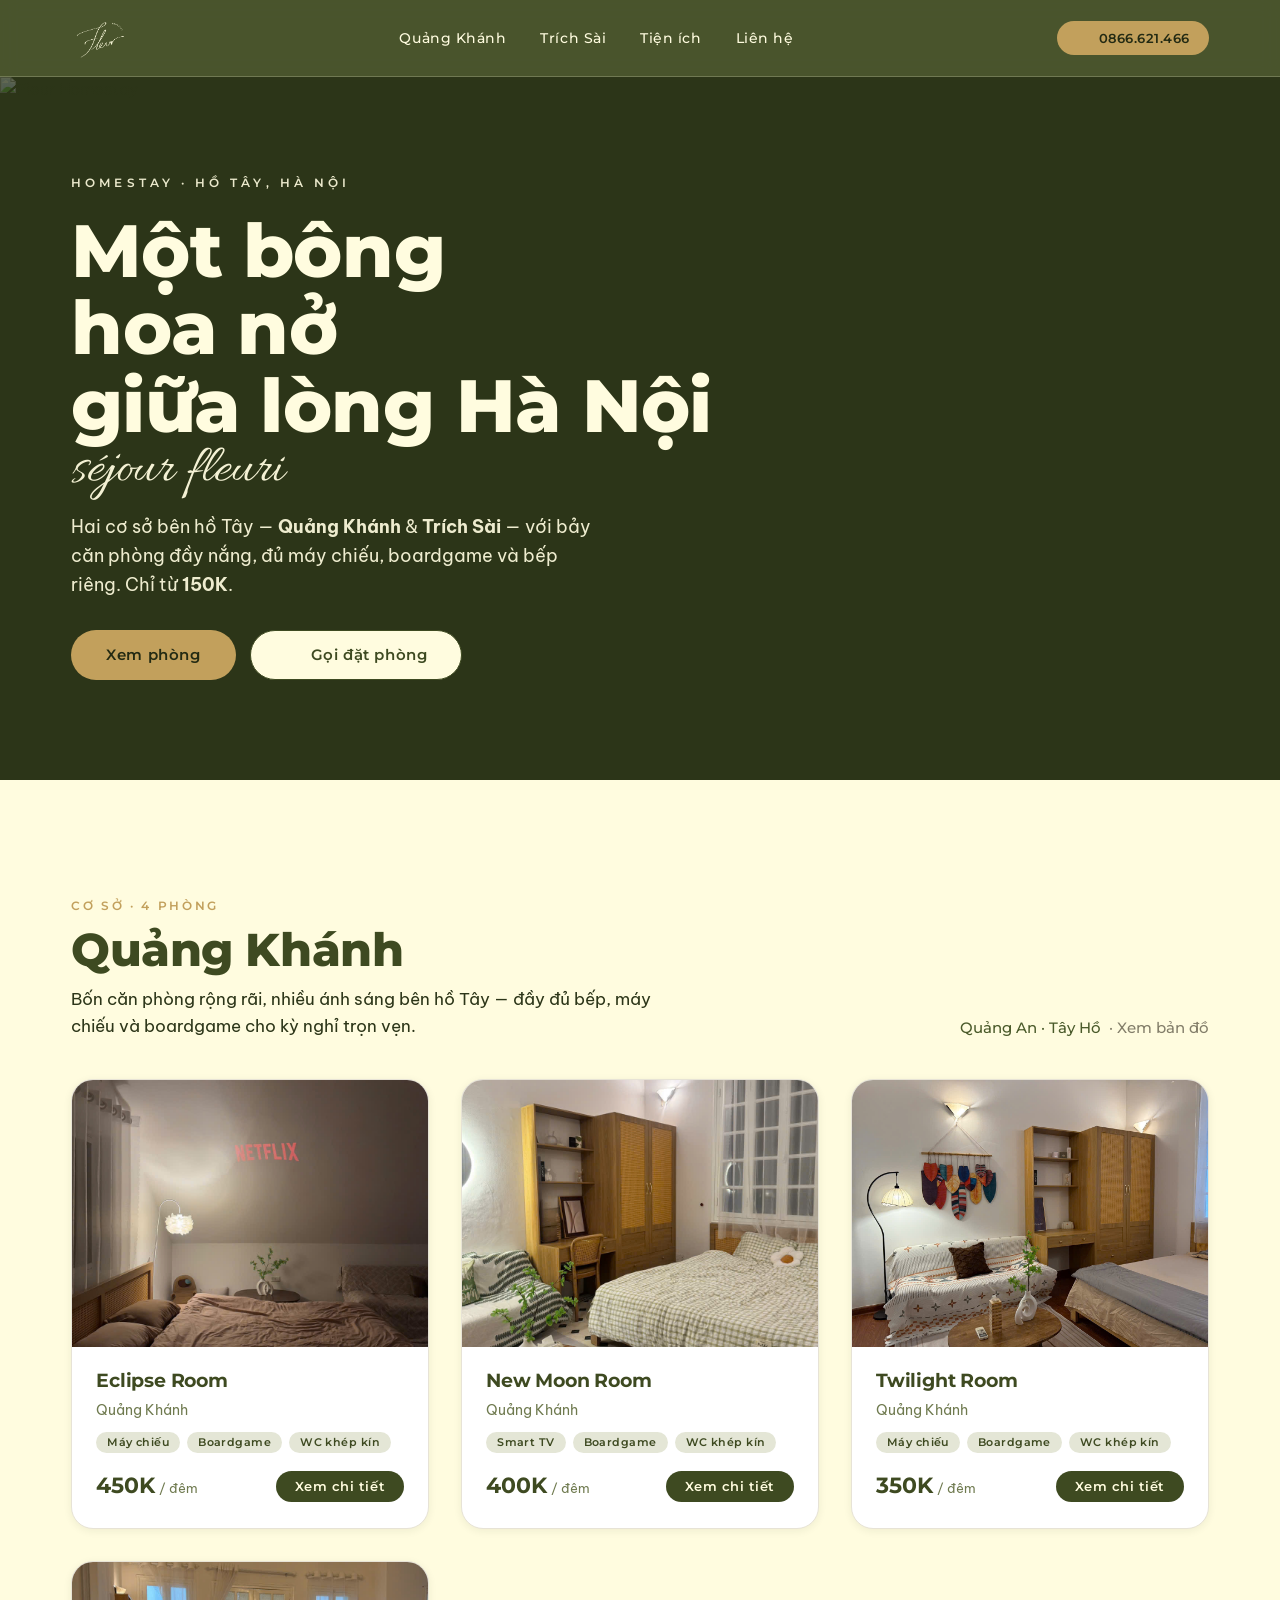
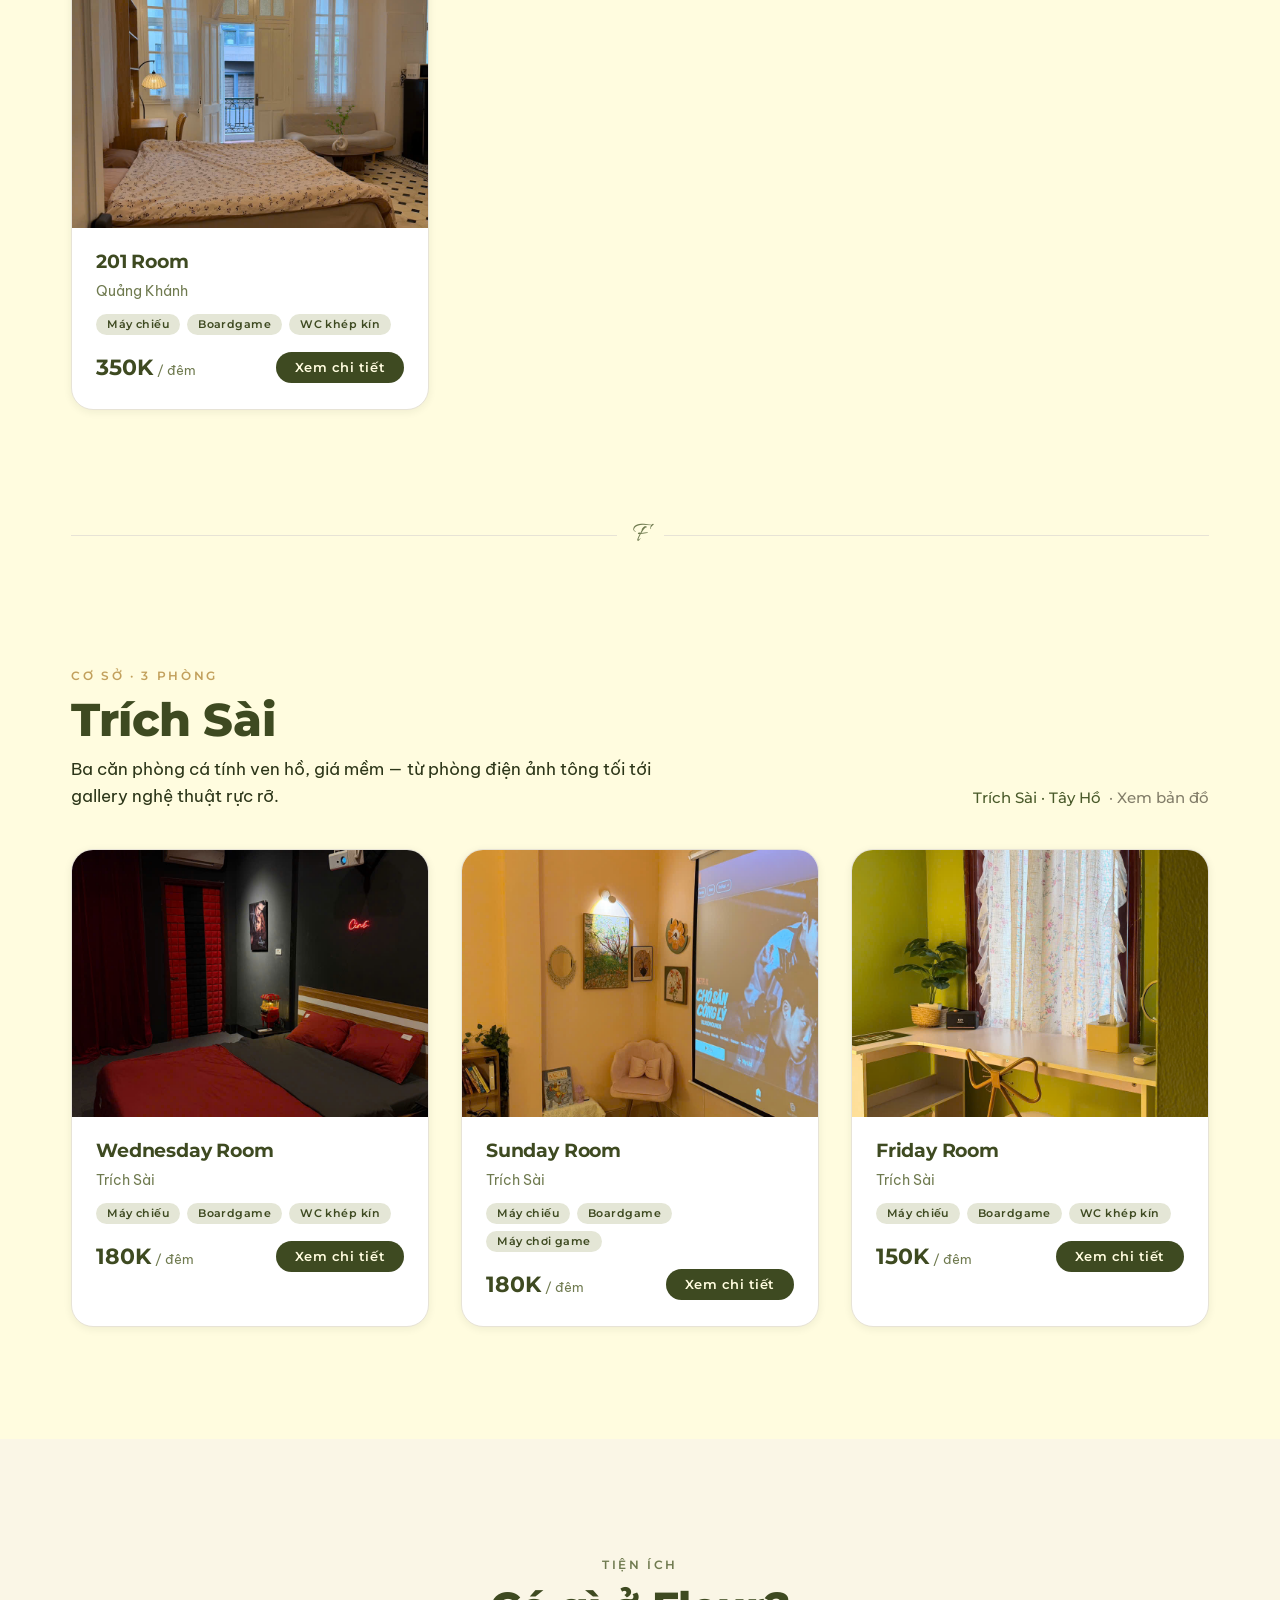
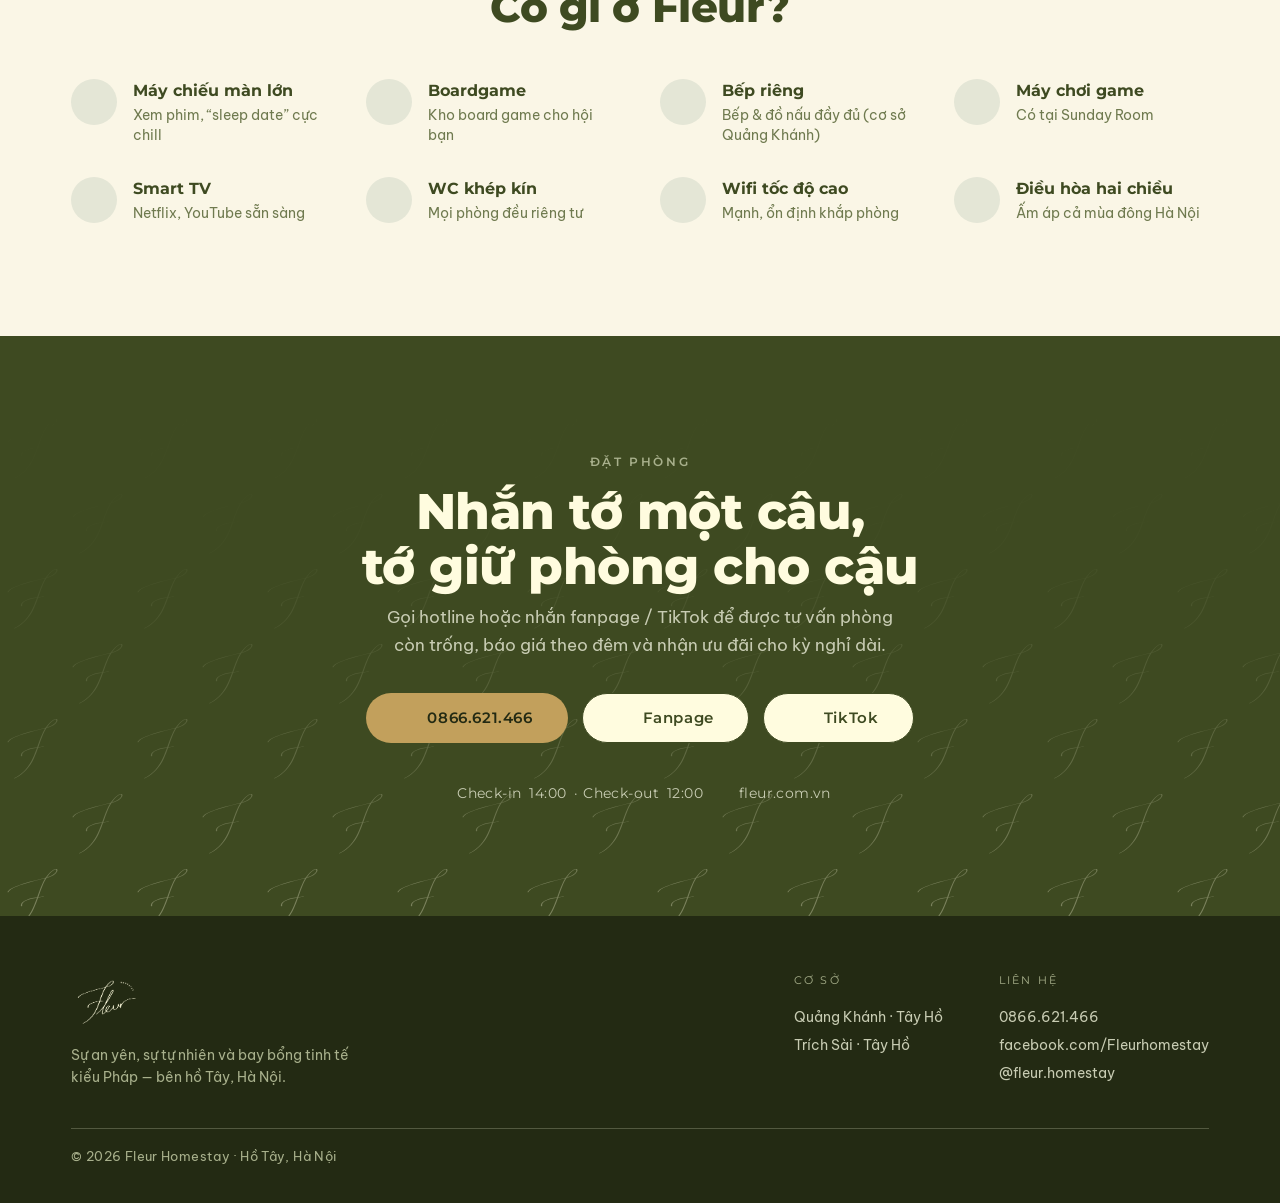
==== commit f236f66d: "Thay pattern chữ F bằng glyph vector chính thức của designer - Dùng đúng glyph vector (logo claude g" ====
--- a/index.html
+++ b/index.html
@@ -145,7 +145,29 @@
 
   <!-- ===================== Booking CTA ===================== -->
   <section id="lien-he" class="lp-section lp-cta">
-    <div class="f-pattern">F F F F F F F F F F F F F F F F F F F F F F F F F F F F F F F F F F F F F F F F F F F F F F F F F F F F F F F F F F F F F F F F F F F F F F F F F F F F F F F F F F F F F F F F F F F F F F</div>
+    <!-- Pattern chữ F thương hiệu (vector chính thức của designer), mờ dần lên trên -->
+    <div class="f-pattern" aria-hidden="true">
+      <svg width="100%" height="100%" xmlns="http://www.w3.org/2000/svg">
+      <defs>
+        <g id="fleur-f-glyph" fill="var(--cream-50)">
+            <path d="M357.14,355.63c-2.21-8.96.58-17.3,6.48-24.03,1.67-1.9,2.9-3.06,4.88-4.72,1-.83,2.02-1.64,3.07-2.41.94-.69,2.6-1.84,2.98-2.09,2.48-1.62,5.05-3.1,7.67-4.49,3.02-1.61,4.87-2.48,7.71-3.74,13.26-5.87,25.84-9.64,40.01-13.17,14.42-3.6,28.29-6.23,43.22-8.52,7.78-1.19,15.58-2.24,23.4-3.13,3.55-.41,7.1-.78,10.66-1.13,1.59-.15,3.18-.3,4.78-.44.84-.07,1.67-.14,2.51-.21-.85.07-.13.01.03,0,.54-.04,1.07-.08,1.61-.13,2-.15,5.11-.62,6.32-2.48,1.13-1.74-.97-2.46-2.46-2.35-29.28,2.26-58.53,6.5-87.11,13.3-14.75,3.51-29.44,7.77-43.44,13.64-11.65,4.88-23.36,10.89-32.41,19.88-7.75,7.7-12.13,17.87-9.43,28.78.71,2.86,10.26.4,9.53-2.55h0Z"/>
+            <path d="M253.01,248.17c2.32-7.57,8.94-12.92,15.13-17.35,2.23-1.6,4.52-3.1,6.85-4.55,1.06-.65-.65.39.43-.26.33-.2.66-.4.99-.59.56-.33,1.12-.66,1.69-.99,1.4-.81,2.81-1.6,4.23-2.37,6-3.26,12.16-6.24,18.39-9.04-.7.32.73-.33.68-.3.44-.2.88-.39,1.33-.59.74-.33,1.49-.65,2.24-.97,1.83-.79,3.67-1.57,5.51-2.33,3.67-1.52,7.35-3,11.05-4.44,7.87-3.06,15.81-5.95,23.78-8.73,17.11-5.95,33.99-11.25,51.47-16.41,34.61-10.23,69.54-19.34,104.56-28.04,15.26-3.79,30.6-7.31,45.84-11.2,23.35-5.96,47.16-15.31,65.36-31.55,5.74-5.12,11.15-11.22,14.22-18.36,2.06-4.78,3.33-11.39-.82-15.48-2.79-2.74-7.22-3.17-10.91-2.91-6.14.43-12.1,2.64-17.52,5.48-9.37,4.91-17.53,11.87-25.15,19.13-22.28,21.2-39.52,47.05-53.38,74.37-14.34,28.28-25.3,58.13-35.84,87.98-11.01,31.18-21.56,62.55-34.42,93.04-13.02,30.86-28.48,60.85-48.53,87.77-21.38,28.7-47.73,53.26-78.06,72.28-8.21,5.15-16.69,9.84-25.34,14.19-1.19.6-2.83,2-1.02,2.87,1.79.86,4.95-.27,6.55-1.07,33.35-16.76,63.66-39.19,88.66-66.96,22.46-24.94,40.31-53.66,54.92-83.79,14.34-29.6,25.67-60.53,36.57-91.52,10.62-30.17,20.83-60.53,33.49-89.92,12.03-27.91,26.4-55.06,45.65-78.71,10.73-13.18,23.01-26.34,37.4-35.52,4.75-3.03,15.77-9.49,19.48-1.54,2.28,4.88-.17,10.79-2.61,15.11-4.16,7.35-10.66,13.39-17.37,18.38-9.4,7-20.01,12.33-30.93,16.52-17.02,6.53-35.15,10-52.83,14.33-33.88,8.31-67.69,16.92-101.25,26.46-34.14,9.7-68.24,20.1-101.19,33.35-13.19,5.3-26.3,11.05-38.67,18.09-8.84,5.03-18.04,10.76-24.65,18.65-2.21,2.64-4.17,5.64-5.19,8.95-.73,2.39,8.43,1.18,9.24-1.47h0Z"/>
+        </g>
+        <pattern id="fleur-f" width="130" height="150" patternUnits="userSpaceOnUse">
+          <use href="#fleur-f-glyph" transform="translate(72.5 8) scale(0.13) translate(-244 -72)"/>
+          <use href="#fleur-f-glyph" transform="translate(7.5 83) scale(0.13) translate(-244 -72)"/>
+        </pattern>
+        <linearGradient id="fleur-f-fade" x1="0" y1="0" x2="0" y2="1">
+          <stop offset="0%" stop-color="#fff" stop-opacity="0"/>
+          <stop offset="35%" stop-color="#fff" stop-opacity="0.05"/>
+          <stop offset="70%" stop-color="#fff" stop-opacity="0.5"/>
+          <stop offset="100%" stop-color="#fff" stop-opacity="1"/>
+        </linearGradient>
+        <mask id="fleur-f-mask"><rect width="100%" height="100%" fill="url(#fleur-f-fade)"/></mask>
+      </defs>
+        <rect width="100%" height="100%" fill="url(#fleur-f)" mask="url(#fleur-f-mask)"/>
+      </svg>
+    </div>
     <div class="fleur-container lp-cta__inner">
       <span class="eyebrow eyebrow--sage">Đặt phòng</span>
       <h2>Nhắn tớ một câu,<br>tớ giữ phòng cho cậu</h2>
--- a/styles.css
+++ b/styles.css
@@ -382,19 +382,11 @@
    ============================================================ */
 .f-pattern {
   position: absolute;
-  inset: -12%;
-  overflow: hidden;
+  inset: 0;
+  display: block;
   pointer-events: none;
   user-select: none;
-  font-family: var(--font-script);
-  font-size: 64px;
-  line-height: 1.15;
-  letter-spacing: 0.5em;
-  word-spacing: 0.5em;
-  color: var(--cream-50);
-  opacity: 0.08;
-  transform: rotate(-18deg);
-  transform-origin: top left;
+  opacity: 0.32;
   z-index: 0;
 }
 
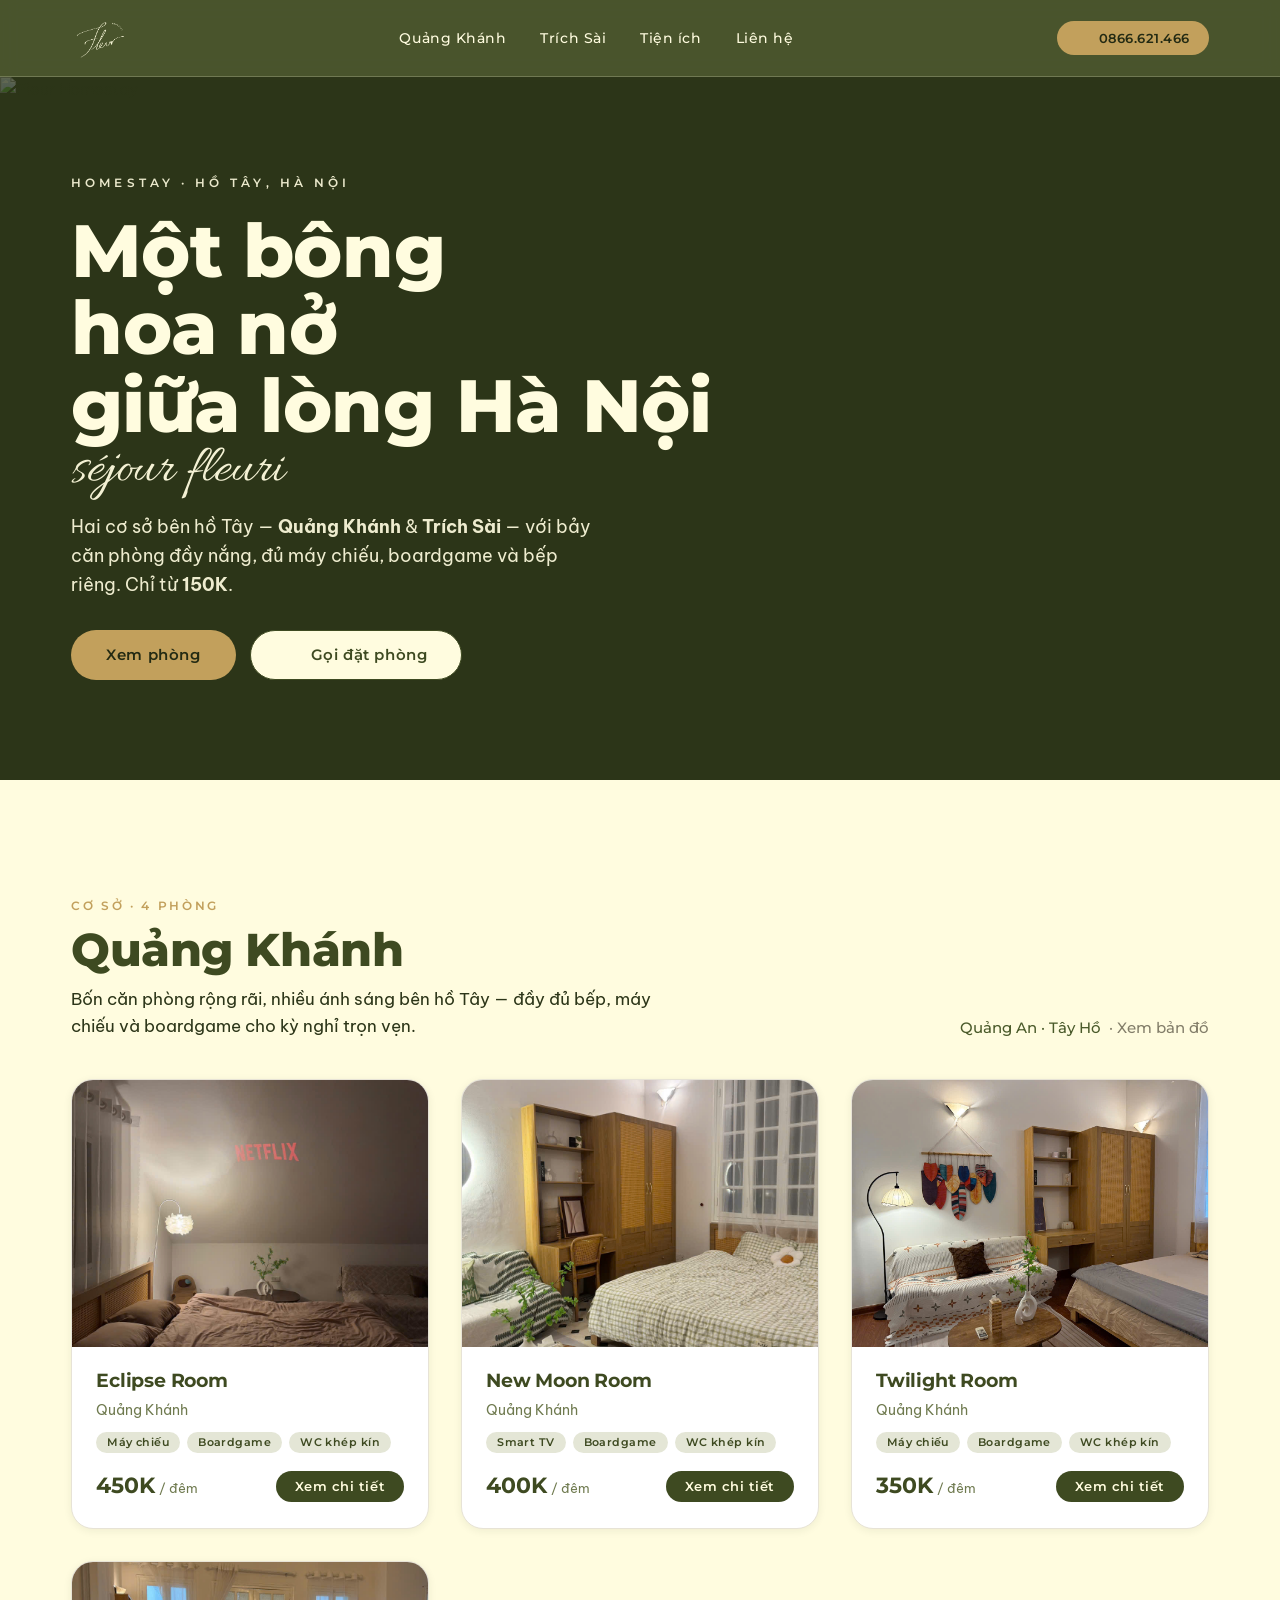
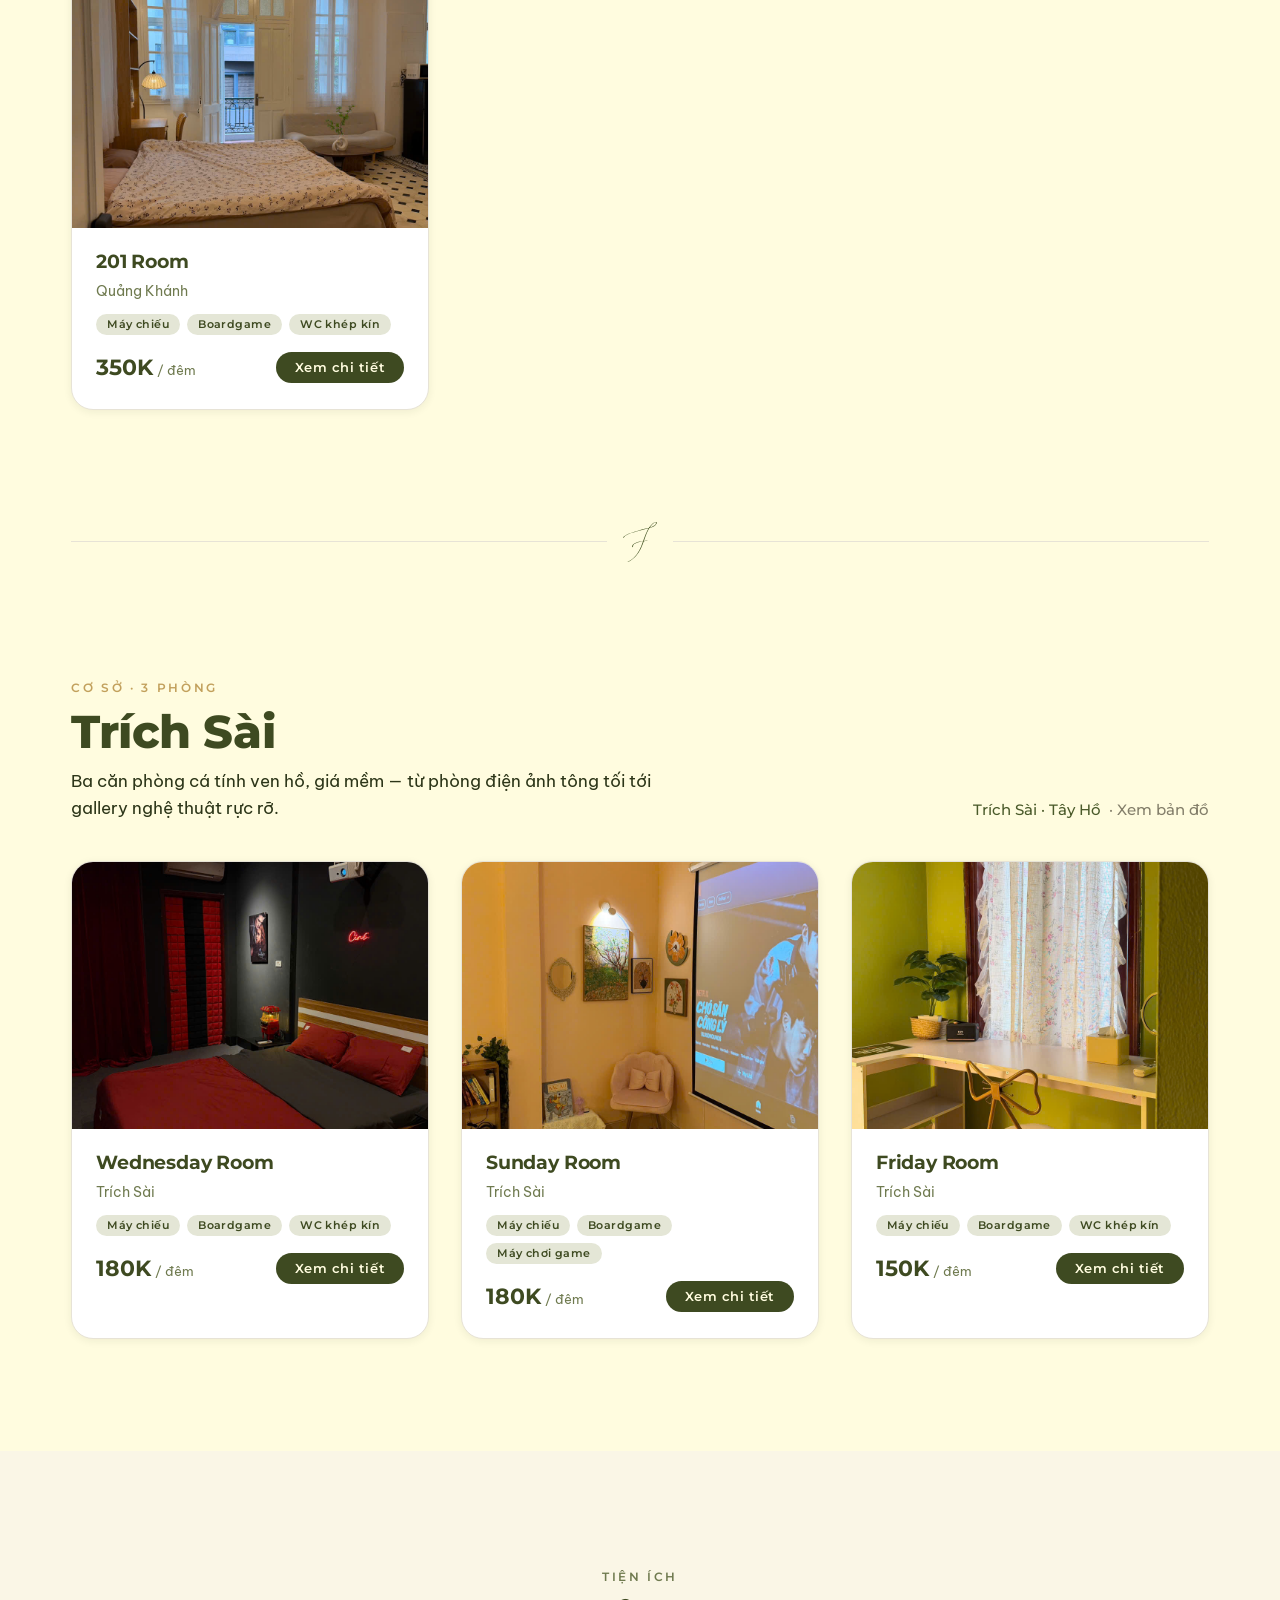
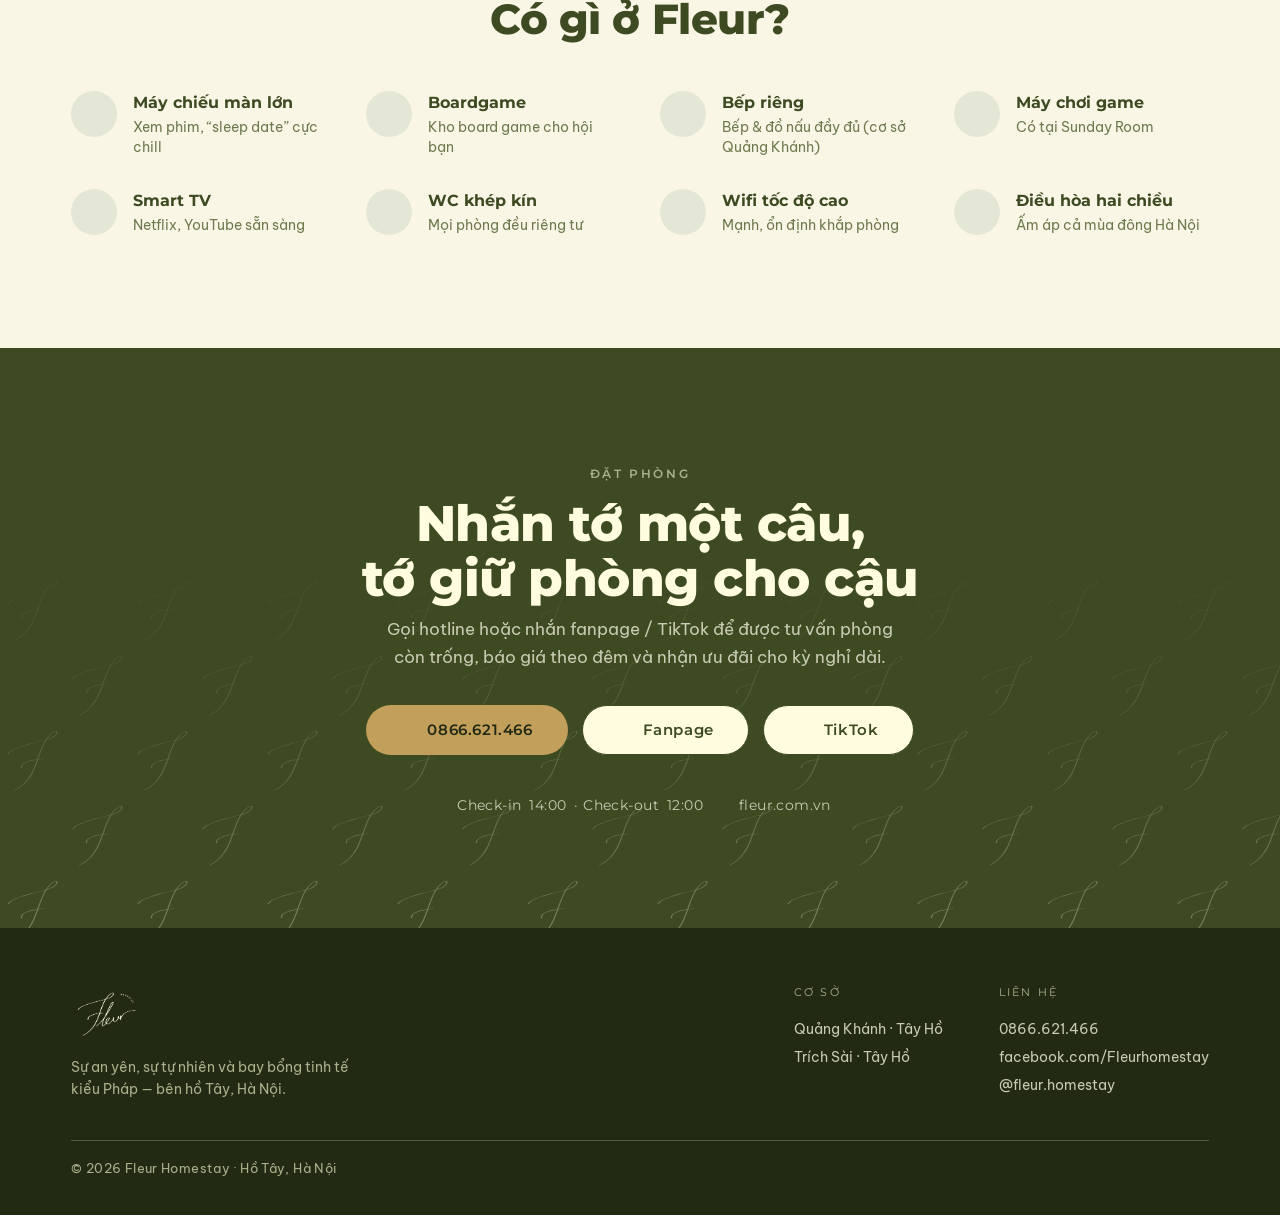
==== commit 5373c0b8: "Thay chữ F divider giữa 2 cơ sở bằng glyph vector chính thức - Đổi <span>F</span> (font Allura) sang" ====
--- a/index.html
+++ b/index.html
@@ -286,7 +286,7 @@
       }
 
       var html = facilitySection(FACILITIES[0]) +
-        '<div class="fleur-container"><div class="divider-orn lp-divider-orn"><span>F</span></div></div>' +
+        '<div class="fleur-container"><div class="divider-orn lp-divider-orn"><svg class="divider-orn__f" viewBox="244 72 385 457" xmlns="http://www.w3.org/2000/svg" aria-hidden="true"><path fill="currentColor" d="M357.14,355.63c-2.21-8.96.58-17.3,6.48-24.03,1.67-1.9,2.9-3.06,4.88-4.72,1-.83,2.02-1.64,3.07-2.41.94-.69,2.6-1.84,2.98-2.09,2.48-1.62,5.05-3.1,7.67-4.49,3.02-1.61,4.87-2.48,7.71-3.74,13.26-5.87,25.84-9.64,40.01-13.17,14.42-3.6,28.29-6.23,43.22-8.52,7.78-1.19,15.58-2.24,23.4-3.13,3.55-.41,7.1-.78,10.66-1.13,1.59-.15,3.18-.3,4.78-.44.84-.07,1.67-.14,2.51-.21-.85.07-.13.01.03,0,.54-.04,1.07-.08,1.61-.13,2-.15,5.11-.62,6.32-2.48,1.13-1.74-.97-2.46-2.46-2.35-29.28,2.26-58.53,6.5-87.11,13.3-14.75,3.51-29.44,7.77-43.44,13.64-11.65,4.88-23.36,10.89-32.41,19.88-7.75,7.7-12.13,17.87-9.43,28.78.71,2.86,10.26.4,9.53-2.55h0Z"/><path fill="currentColor" d="M253.01,248.17c2.32-7.57,8.94-12.92,15.13-17.35,2.23-1.6,4.52-3.1,6.85-4.55,1.06-.65-.65.39.43-.26.33-.2.66-.4.99-.59.56-.33,1.12-.66,1.69-.99,1.4-.81,2.81-1.6,4.23-2.37,6-3.26,12.16-6.24,18.39-9.04-.7.32.73-.33.68-.3.44-.2.88-.39,1.33-.59.74-.33,1.49-.65,2.24-.97,1.83-.79,3.67-1.57,5.51-2.33,3.67-1.52,7.35-3,11.05-4.44,7.87-3.06,15.81-5.95,23.78-8.73,17.11-5.95,33.99-11.25,51.47-16.41,34.61-10.23,69.54-19.34,104.56-28.04,15.26-3.79,30.6-7.31,45.84-11.2,23.35-5.96,47.16-15.31,65.36-31.55,5.74-5.12,11.15-11.22,14.22-18.36,2.06-4.78,3.33-11.39-.82-15.48-2.79-2.74-7.22-3.17-10.91-2.91-6.14.43-12.1,2.64-17.52,5.48-9.37,4.91-17.53,11.87-25.15,19.13-22.28,21.2-39.52,47.05-53.38,74.37-14.34,28.28-25.3,58.13-35.84,87.98-11.01,31.18-21.56,62.55-34.42,93.04-13.02,30.86-28.48,60.85-48.53,87.77-21.38,28.7-47.73,53.26-78.06,72.28-8.21,5.15-16.69,9.84-25.34,14.19-1.19.6-2.83,2-1.02,2.87,1.79.86,4.95-.27,6.55-1.07,33.35-16.76,63.66-39.19,88.66-66.96,22.46-24.94,40.31-53.66,54.92-83.79,14.34-29.6,25.67-60.53,36.57-91.52,10.62-30.17,20.83-60.53,33.49-89.92,12.03-27.91,26.4-55.06,45.65-78.71,10.73-13.18,23.01-26.34,37.4-35.52,4.75-3.03,15.77-9.49,19.48-1.54,2.28,4.88-.17,10.79-2.61,15.11-4.16,7.35-10.66,13.39-17.37,18.38-9.4,7-20.01,12.33-30.93,16.52-17.02,6.53-35.15,10-52.83,14.33-33.88,8.31-67.69,16.92-101.25,26.46-34.14,9.7-68.24,20.1-101.19,33.35-13.19,5.3-26.3,11.05-38.67,18.09-8.84,5.03-18.04,10.76-24.65,18.65-2.21,2.64-4.17,5.64-5.19,8.95-.73,2.39,8.43,1.18,9.24-1.47h0Z"/></svg></div></div>' +
         facilitySection(FACILITIES[1]);
       document.getElementById('facilities').innerHTML = html;
 
--- a/styles.css
+++ b/styles.css
@@ -295,11 +295,11 @@
   height: 1px;
   background: var(--border);
 }
-.divider-orn span {
-  font-family: var(--font-script);
-  font-size: 28px;
-  line-height: 1;
-  color: var(--text-muted);
+.divider-orn__f {
+  flex: none;
+  width: 34px;
+  height: 40px;
+  color: var(--olive-700);
 }
 
 /* ============================================================
